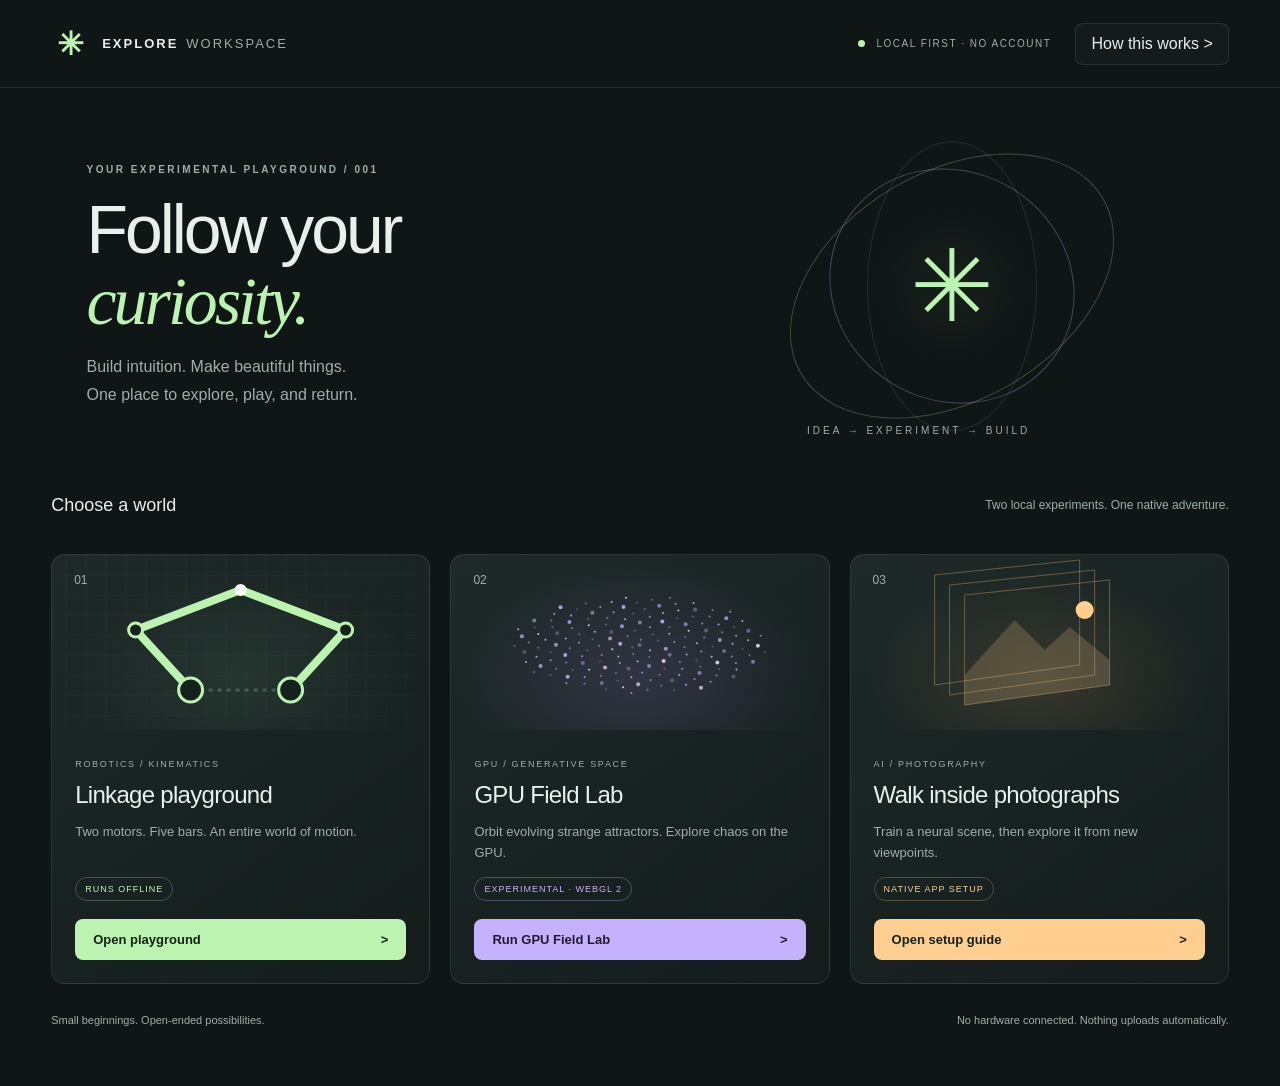
==== index.html @ cea6cc11 "Publish Explore Workspace v0.1 local-first experiments" ====
<!doctype html><html lang="en"><head><meta charset="utf-8"><meta name="viewport" content="width=device-width,initial-scale=1"><meta name="color-scheme" content="dark"><title>Explore Workspace</title><link rel="stylesheet" href="style.css"></head><body>
<header><button class="brand" id="homeButton" aria-label="Explore Workspace home"><span class="brand-mark">✳</span> EXPLORE<span class="brand-light">WORKSPACE</span></button><span class="local-tag"><i></i> LOCAL FIRST · NO ACCOUNT</span><button id="helpButton" class="quiet">How this works ></button></header>
<main>
<section id="home" class="view active"><div class="hero"><div><p class="eyebrow">YOUR EXPERIMENTAL PLAYGROUND / 001</p><h1>Follow your<br><em>curiosity.</em></h1><p class="intro">Build intuition. Make beautiful things.<br>One place to explore, play, and return.</p></div><div class="hero-orbit" aria-hidden="true"><div class="orbit o1"></div><div class="orbit o2"></div><div class="orbit o3"></div><div class="orb">✳</div><span class="orbit-note">IDEA → EXPERIMENT → BUILD</span></div></div><div class="section-line"><h2>Choose a world</h2><span>Two local experiments. One native adventure.</span></div><div id="projectCards" class="cards"></div><div class="home-bottom"><span>Small beginnings. Open-ended possibilities.</span><span>No hardware connected. Nothing uploads automatically.</span></div></section>
<section id="linkage" class="view"><div class="project-head"><div><p class="eyebrow">01 / ROBOTICS</p><h1>Make motion <em>visible.</em></h1></div><button class="quiet back">← All experiments</button></div><div class="lab"><div class="stage-wrap"><canvas id="linkCanvas" aria-label="Interactive five-bar linkage. Drag the target, or use X and Y controls below." tabindex="0"></canvas><div class="stage-badge">FIVE-BAR / PLAN VIEW · CANVAS 2D</div><div class="stage-bottom"><span id="linkStatus" role="status">Ready</span><span id="fps">— FPS</span></div></div><aside><div class="panel-heading"><span class="dot mint"></span><h2>Mechanism studio</h2></div><p class="sub">Drag the glowing tool point. The two motor angles follow.</p><div class="button-row"><button id="playLink" class="primary">▶ Trace a path</button><button id="resetLink" class="quiet">Reset</button></div><label>Base spacing <output id="baseOut">100 mm</output><input id="base" type="range" min="40" max="200" value="100" step="5"></label><label>Motor link <output id="upperOut">100 mm</output><input id="upper" type="range" min="50" max="180" value="100" step="5"></label><label>Tool link <output id="lowerOut">140 mm</output><input id="lower" type="range" min="60" max="200" value="140" step="5"></label><label>Assembly branch<select id="branch"><option value="1,-1">Elbows outward</option><option value="-1,1">Elbows inward</option><option value="1,1">Both + branches</option><option value="-1,-1">Both − branches</option></select></label><div class="xy"><label>Target X / mm<input type="number" id="targetX" min="-350" max="350" step="1" value="0"></label><label>Target Y / mm<input type="number" id="targetY" min="-100" max="350" step="1" value="160"></label></div><label class="check"><input type="checkbox" id="showWorkspace" checked> Reachable region (view clipped)</label><div class="readouts"><div><span>LEFT MOTOR</span><strong id="leftAngle">—</strong></div><div><span>RIGHT MOTOR</span><strong id="rightAngle">—</strong></div><div><span>GEOMETRY MARGIN*</span><strong id="margin">—</strong></div><div><span>CLOSURE ERROR</span><strong id="residual">—</strong></div></div><p class="fine">*Minimum absolute sine of joint/closure angles: approaches zero near a singularity. Not a force or safety rating.</p><details><summary>From screen to a real mechanism</summary><p>Exact ideal-link geometry only. No gravity, inertia, motor torque, joint clearance or hardware commands. Centerlines can cross; red warnings identify strict crossings, not all finite-width collisions.</p><p>17ME15-1504S reference: 0.9° full steps, 1.5 A/phase, 0.30 N·m holding torque. Microsteps do not guarantee positioning accuracy. TMC2209 carrier, supply and cooling still need checking.</p><p>Base pivots remain fixed. A branch change selects another assembly, not a physically safe transition. The shaded region is geometrically reachable; it is not a collision-free operating envelope.</p></details></aside></div><p class="below">Try this: make the base wider. Which parts of the workspace disappear? Then move the tip near a boundary and watch the geometry margin.</p></section>
<section id="particles" class="view"><div class="project-head"><div><p class="eyebrow">02 / GPU EXPLORATION</p><h1>A little <em>cosmic chaos.</em></h1></div><button class="quiet back">← All experiments</button></div><p class="below">GPU particle dynamics, separate from the linkage model. Start with a conservative preset; increase detail gradually.</p><iframe id="fieldFrame" allowfullscreen class="gpu-frame" title="GPU Field Lab" data-src="modules/field-lab/index.html"></iframe></section>
<section id="photos" class="view"><div class="project-head"><div><p class="eyebrow">03 / NEURAL SCENES</p><h1>Step into <em>a photograph.</em></h1></div><button class="quiet back">← All experiments</button></div><div class="photo-layout"><div class="photo-art"><div class="photo-window"><span>PHOTO → NEURAL SCENE</span><div class="photo-grid"></div><strong>A new viewpoint<br>on something familiar.</strong></div><p>Illustration, not a reconstructed scene.</p></div><article class="guide"><span class="pill amber">SEPARATE NATIVE APP · SETUP REQUIRED</span><h2>Your first scene, today</h2><p>NVIDIA instant-ngp can reconstruct a viewable neural scene from photographs. Its official repository links a Windows binary for RTX 3000 / 4000 cards.</p><ol><li><strong>Get the official Windows package.</strong><br>Follow the RTX 3000 / 4000 release link in the repository below. Read the license before downloading.</li><li><strong>Extract the ZIP and launch instant-ngp.exe.</strong><br>This workspace does not download, install or execute it for you. Do not bypass Windows security warnings.</li><li><strong>Use the supplied NeRF fox dataset first.</strong><br>Drag the extracted data/nerf/fox folder into the instant-ngp window. Watch training begin, then orbit the scene. This sample needs no Python, COLMAP or personal photos.</li><li><strong>Then capture your own stationary object.</strong><br>Use overlapping photos from many viewpoints. A personal dataset also needs camera-pose preparation, usually via COLMAP; it is not simply an arbitrary photo folder.</li></ol><a class="primary link-button" href="https://github.com/NVlabs/instant-ngp/releases/download/continuous/Instant-NGP-for-RTX-3000-and-4000.zip" target="_blank" rel="noopener noreferrer">Download official RTX 3000 / 4000 ZIP ></a><a class="text-link" href="https://github.com/NVlabs/instant-ngp#nerf-fox" target="_blank" rel="noopener noreferrer">Official fox scene guide ></a><a class="text-link" href="https://github.com/NVlabs/instant-ngp/blob/master/LICENSE.txt" target="_blank" rel="noopener noreferrer">Review NVIDIA license ></a><div class="notice">Research/evaluation, noncommercial license. Neural view synthesis is not a dimensionally verified CAD scan. Personal photos stay out of this workspace; it has no upload feature.</div><p class="fine">The native app is separate from this browser page. Windows launch, driver compatibility and training performance have not been tested on your computer.</p></article></div></section>
</main><dialog id="help"><button id="closeHelp" class="quiet">Close ×</button><h2>A home for experiments.</h2><p>Extract this package, then double-click index.html. The linkage and particle experiments run locally without installation. Chrome or Edge with hardware acceleration is recommended.</p><p>Use Home to switch projects. Leaving an experiment pauses it. Nothing connects to motors, uploads photos or launches native programs.</p><p>START.cmd is an optional loopback-only Python web server if your browser requires HTTP. Close its terminal to stop it. More details are in README.md.</p></dialog>
<script src="js/kinematics.js"></script><script src="js/projects.js"></script><script src="js/app.js"></script></body></html>
---- style.css ----
:root{--bg:#101616;--panel:#192121;--muted:#9daead;--text:#e8f0eb;--mint:#bcf3b0;--violet:#c5b2ff;--border:#ffffff18;--amber:#ffcf91}*{box-sizing:border-box}body{margin:0;background:var(--bg);color:var(--text);font-family:Inter,Segoe UI,Arial,sans-serif}button,input,select{font:inherit}button,a,input,select,summary{touch-action:manipulation}button,a{ -webkit-tap-highlight-color:transparent}button{cursor:pointer}button:focus-visible,a:focus-visible,input:focus-visible,select:focus-visible,summary:focus-visible,canvas:focus-visible{outline:2px solid var(--mint);outline-offset:4px}header{height:88px;padding:0 4vw;display:flex;align-items:center;gap:24px;border-bottom:1px solid var(--border)}.brand{border:0;background:transparent;color:var(--text);font-size:13px;letter-spacing:2px;font-weight:800;display:flex;align-items:center;gap:8px}.brand-mark{font-size:32px;color:var(--mint);margin-right:8px}.brand-light{font-weight:400;color:var(--muted)}.local-tag{font-size:10px;letter-spacing:1.5px;color:var(--muted);margin-left:auto}.local-tag i,.dot{display:inline-block;width:7px;height:7px;border-radius:100%;background:var(--mint);margin-right:7px}main{max-width:1600px;margin:auto;padding:0 4vw 30px}.quiet{background:#ffffff06;border:1px solid var(--border);border-radius:8px;color:var(--text);padding:11px 15px}.quiet:hover{background:#ffffff0d}.view{display:none}.view.active{display:block}.hero{display:flex;justify-content:space-between;align-items:center;padding:58px 3% 44px;min-height:350px}.eyebrow{font-size:10px;font-weight:600;letter-spacing:2.5px;color:var(--muted);margin:0 0 20px}h1{font-weight:450;font-size:clamp(42px,5.3vw,76px);line-height:1.04;letter-spacing:-3px;margin:0}h1 em{font-family:Georgia,serif;font-weight:400;color:var(--mint)}.intro{font-size:16px;line-height:1.7;color:var(--muted);margin-bottom:0}.hero-orbit{position:relative;width:350px;height:280px;margin-right:6%}.orbit{position:absolute;inset:25px 0;border:1px solid #bdf3b040;border-radius:50%;transform:rotate(-30deg)}.o2{transform:rotate(30deg);inset:25px 50px;border-color:#c5b2ff50}.o3{transform:rotate(90deg);inset:55px 30px;border-color:#ffffff18}.orb{position:absolute;inset:60px 95px;display:grid;place-items:center;font-size:100px;color:var(--mint);text-shadow:0 0 75px #bdf3b050}.orbit-note{position:absolute;bottom:-10px;left:30px;font-size:10px;letter-spacing:3px;color:var(--muted)}.section-line{display:flex;align-items:center;justify-content:space-between;margin:10px 0 23px}.section-line h2{font-size:18px;font-weight:500}.section-line span{font-size:12px;color:var(--muted)}.cards{display:grid;grid-template-columns:repeat(3,1fr);gap:20px}.card{border:1px solid var(--border);border-radius:14px;background:linear-gradient(145deg,#1e2928,#141c1c);overflow:hidden;transition:transform .2s,border-color .2s}.card:hover{transform:translateY(-4px);border-color:#ffffff40}.card-art{height:175px;position:relative;overflow:hidden;background:radial-gradient(ellipse at 50% 70%,#95dca717,transparent 65%)}.card-art svg{width:100%;height:100%}.card-art.violet{background:radial-gradient(ellipse at 50% 70%,#bd94ff25,transparent 70%)}.card-art.amber{background:radial-gradient(ellipse at 50% 70%,#ffbf6920,transparent 65%)}.card-content{padding:23px}.card-content h2{font-size:24px;letter-spacing:-.7px;margin:10px 0;font-weight:500}.card-content p{font-size:13px;color:var(--muted);line-height:1.6;min-height:42px}.card-meta{font-size:9px;letter-spacing:1.7px;color:var(--muted)}.card-number{position:absolute;top:18px;left:22px;color:var(--muted);font-size:12px}.card button{width:100%;margin-top:18px;text-align:left;display:flex;justify-content:space-between}.primary{background:var(--mint);color:#142014;border:0;border-radius:8px;padding:13px 18px;font-weight:650;font-size:13px}.primary:hover{filter:brightness(1.08)}.purple{background:var(--violet);color:#201a2e}.amber .primary{background:var(--amber)}.pill{display:inline-block;font-size:9px;letter-spacing:1px;border:1px solid #bcf3b040;color:var(--mint);border-radius:20px;padding:6px 9px}.pill.violet{color:var(--violet);border-color:#c5b2ff50}.pill.amber{color:var(--amber);border-color:#ffcf9140}.home-bottom{display:flex;justify-content:space-between;padding:30px 0;color:var(--muted);font-size:11px}.project-head{display:flex;justify-content:space-between;align-items:center;margin:32px 0 26px}.project-head h1{font-size:40px;letter-spacing:-1.5px}.project-head .eyebrow{margin-bottom:12px}.lab{display:grid;grid-template-columns:minmax(0,1fr) 320px;gap:20px}.stage-wrap{min-height:660px;position:relative;border:1px solid var(--border);border-radius:14px;overflow:hidden;background:#111b1b}.stage-wrap canvas{width:100%;height:100%;position:absolute;touch-action:none}.stage-badge{position:absolute;top:22px;left:23px;pointer-events:none;font-size:9px;letter-spacing:2px;color:var(--muted)}.stage-bottom{position:absolute;bottom:0;padding:18px 22px;width:100%;display:flex;justify-content:space-between;gap:10px;font-size:11px;pointer-events:none;background:linear-gradient(transparent,#101919dd);color:var(--muted)}aside{background:var(--panel);padding:22px;border:1px solid var(--border);border-radius:14px}h2{font-size:20px;font-weight:550}.panel-heading{display:flex;align-items:center}.panel-heading h2{font-size:16px;margin:0}.dot.violet{background:var(--violet)}.sub{font-size:12px;line-height:1.6;color:var(--muted)}.button-row{display:flex;gap:9px;margin:20px 0}.button-row>*{flex:1;padding:11px 8px}label{display:block;font-size:11px;color:var(--muted);margin:18px 0}output{float:right;color:var(--text);font-variant-numeric:tabular-nums}input[type=range]{display:block;width:100%;accent-color:var(--mint);margin-top:12px}select,input[type=number]{display:block;width:100%;margin-top:9px;background:#101818;color:var(--text);border:1px solid var(--border);padding:9px;border-radius:6px;font-size:12px}.xy{display:flex;gap:12px}.xy label{width:50%;margin:5px 0}.check{display:flex;gap:9px;align-items:center}.check input{accent-color:var(--mint)}.readouts{display:grid;grid-template-columns:1fr 1fr;gap:18px;border-top:1px solid var(--border);padding-top:20px}.readouts span{display:block;color:var(--muted);font-size:8px;letter-spacing:1px}.readouts strong{font-size:20px;font-weight:400;display:block;margin-top:7px;font-variant-numeric:tabular-nums}.fine{font-size:10px;line-height:1.6;color:var(--muted)}details{border-top:1px solid var(--border);padding-top:15px;margin-top:16px;font-size:12px;color:var(--muted);line-height:1.6}summary{color:var(--text);cursor:pointer;font-size:11px}details p{font-size:11px}.below{font-size:12px;color:var(--muted);margin:20px 0}.notice{font-size:12px;line-height:1.7;padding:16px;border-left:2px solid var(--mint);background:#bdf3b008;color:var(--muted);margin:24px 0}.photo-layout{display:grid;grid-template-columns:1fr 1fr;gap:50px}.photo-art{min-height:500px;background:radial-gradient(ellipse at 45% 55%,#c9974830,transparent 65%);padding:45px;display:flex;flex-direction:column;justify-content:center}.photo-window{height:330px;border:1px solid #ffcf9150;transform:perspective(850px) rotateY(14deg) rotateX(5deg);padding:30px;position:relative;overflow:hidden;background:#18201d}.photo-window span{font-size:9px;letter-spacing:3px;color:var(--amber);position:relative;z-index:1}.photo-window strong{font-family:Georgia,serif;font-size:40px;position:absolute;bottom:30px;font-weight:400;z-index:1}.photo-grid{position:absolute;inset:0;background:radial-gradient(circle,#ffcf91 1px,transparent 1.7px);background-size:18px 18px;transform:rotate(-18deg) scale(1.5);opacity:.25}.photo-art>p{font-size:10px;color:var(--muted);text-align:center;margin-top:40px}.guide{padding:20px 0}.guide h2{font-size:28px}.guide p,.guide li{font-size:14px;color:var(--muted);line-height:1.8}.guide ol{padding-left:20px}.guide li{padding:10px 0}.guide strong{color:var(--text)}.link-button{display:inline-block;text-decoration:none}.text-link{display:block;margin:18px 0;color:var(--muted);font-size:12px}dialog{max-width:500px;border:1px solid var(--border);background:var(--panel);color:var(--text);padding:30px;border-radius:14px}dialog::backdrop{background:#000b}dialog p{color:var(--muted);line-height:1.7;font-size:14px}dialog button{float:right}.gpu-frame{width:100%;height:calc(100vh - 200px);min-height:650px;border:1px solid var(--border);border-radius:12px}.mobile-note{display:none}@media(max-width:1000px){.cards{gap:12px}.card-content{padding:18px}.hero-orbit{margin:0}.lab{grid-template-columns:minmax(0,1fr) 280px}.photo-layout{gap:20px}.photo-art{padding:15px}.stage-wrap{min-height:700px}}@media(max-width:740px){header{height:70px;padding:0 20px}.brand{font-size:10px;letter-spacing:1px}.brand-light{display:none}.local-tag{font-size:8px;letter-spacing:.5px}#helpButton{display:none}main{padding:0 20px 25px}.hero{padding:35px 0 30px;min-height:0}.hero-orbit{width:130px;height:180px;margin-left:-20px}.orb{inset:25px 25px;font-size:65px}.orbit{inset:20px -10px}.o2{inset:30px 20px}.o3{inset:40px 10px}.orbit-note{display:none}h1{font-size:48px}.intro{font-size:13px}.eyebrow{font-size:8px;letter-spacing:1.5px}.section-line{align-items:flex-start;gap:20px}.section-line span{font-size:10px;max-width:120px;line-height:1.6}.cards{grid-template-columns:1fr}.card{display:grid;grid-template-columns:110px 1fr}.card-art{height:100%}.card-content h2{font-size:21px}.card-content{padding:20px}.card-content p{min-height:0}.card-number{left:15px}.home-bottom{display:block;line-height:2}.home-bottom span{display:block}.project-head h1{font-size:30px}.project-head .quiet{font-size:10px;padding:9px}.lab{grid-template-columns:1fr}.stage-wrap{min-height:460px}.photo-layout{grid-template-columns:1fr}.photo-art{min-height:330px;padding:20px}.photo-window{height:230px}.photo-window strong{font-size:30px}.photo-art>p{margin-top:20px}.guide{padding:0}.gpu-frame{height:900px}.stage-badge{font-size:8px;left:15px}aside{padding:20px}.stage-bottom{padding:15px;font-size:10px}.brand-mark{font-size:25px}.hero-orbit{opacity:.7}}@media(prefers-reduced-motion:reduce){*{scroll-behavior:auto!important;transition:none!important}}
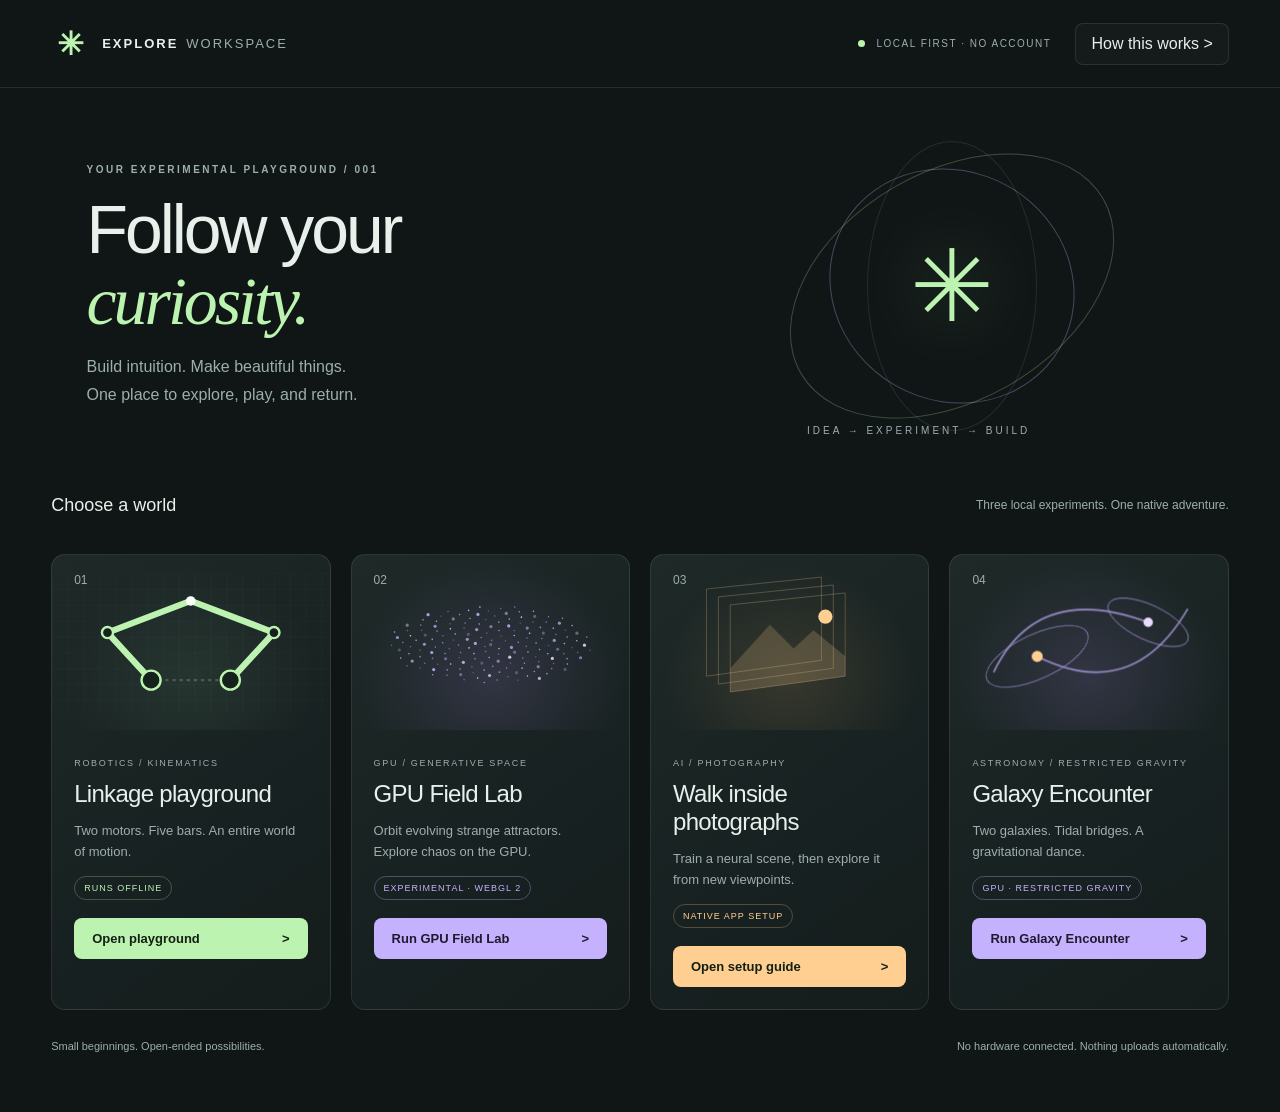
==== commit bcea0ce4: "Add stepper-aware line drawing and galaxy encounter experiments" ====
--- a/index.html
+++ b/index.html
@@ -1,9 +1,12 @@
 <!doctype html><html lang="en"><head><meta charset="utf-8"><meta name="viewport" content="width=device-width,initial-scale=1"><meta name="color-scheme" content="dark"><title>Explore Workspace</title><link rel="stylesheet" href="style.css"></head><body>
 <header><button class="brand" id="homeButton" aria-label="Explore Workspace home"><span class="brand-mark">✳</span> EXPLORE<span class="brand-light">WORKSPACE</span></button><span class="local-tag"><i></i> LOCAL FIRST · NO ACCOUNT</span><button id="helpButton" class="quiet">How this works ></button></header>
 <main>
-<section id="home" class="view active"><div class="hero"><div><p class="eyebrow">YOUR EXPERIMENTAL PLAYGROUND / 001</p><h1>Follow your<br><em>curiosity.</em></h1><p class="intro">Build intuition. Make beautiful things.<br>One place to explore, play, and return.</p></div><div class="hero-orbit" aria-hidden="true"><div class="orbit o1"></div><div class="orbit o2"></div><div class="orbit o3"></div><div class="orb">✳</div><span class="orbit-note">IDEA → EXPERIMENT → BUILD</span></div></div><div class="section-line"><h2>Choose a world</h2><span>Two local experiments. One native adventure.</span></div><div id="projectCards" class="cards"></div><div class="home-bottom"><span>Small beginnings. Open-ended possibilities.</span><span>No hardware connected. Nothing uploads automatically.</span></div></section>
-<section id="linkage" class="view"><div class="project-head"><div><p class="eyebrow">01 / ROBOTICS</p><h1>Make motion <em>visible.</em></h1></div><button class="quiet back">← All experiments</button></div><div class="lab"><div class="stage-wrap"><canvas id="linkCanvas" aria-label="Interactive five-bar linkage. Drag the target, or use X and Y controls below." tabindex="0"></canvas><div class="stage-badge">FIVE-BAR / PLAN VIEW · CANVAS 2D</div><div class="stage-bottom"><span id="linkStatus" role="status">Ready</span><span id="fps">— FPS</span></div></div><aside><div class="panel-heading"><span class="dot mint"></span><h2>Mechanism studio</h2></div><p class="sub">Drag the glowing tool point. The two motor angles follow.</p><div class="button-row"><button id="playLink" class="primary">▶ Trace a path</button><button id="resetLink" class="quiet">Reset</button></div><label>Base spacing <output id="baseOut">100 mm</output><input id="base" type="range" min="40" max="200" value="100" step="5"></label><label>Motor link <output id="upperOut">100 mm</output><input id="upper" type="range" min="50" max="180" value="100" step="5"></label><label>Tool link <output id="lowerOut">140 mm</output><input id="lower" type="range" min="60" max="200" value="140" step="5"></label><label>Assembly branch<select id="branch"><option value="1,-1">Elbows outward</option><option value="-1,1">Elbows inward</option><option value="1,1">Both + branches</option><option value="-1,-1">Both − branches</option></select></label><div class="xy"><label>Target X / mm<input type="number" id="targetX" min="-350" max="350" step="1" value="0"></label><label>Target Y / mm<input type="number" id="targetY" min="-100" max="350" step="1" value="160"></label></div><label class="check"><input type="checkbox" id="showWorkspace" checked> Reachable region (view clipped)</label><div class="readouts"><div><span>LEFT MOTOR</span><strong id="leftAngle">—</strong></div><div><span>RIGHT MOTOR</span><strong id="rightAngle">—</strong></div><div><span>GEOMETRY MARGIN*</span><strong id="margin">—</strong></div><div><span>CLOSURE ERROR</span><strong id="residual">—</strong></div></div><p class="fine">*Minimum absolute sine of joint/closure angles: approaches zero near a singularity. Not a force or safety rating.</p><details><summary>From screen to a real mechanism</summary><p>Exact ideal-link geometry only. No gravity, inertia, motor torque, joint clearance or hardware commands. Centerlines can cross; red warnings identify strict crossings, not all finite-width collisions.</p><p>17ME15-1504S reference: 0.9° full steps, 1.5 A/phase, 0.30 N·m holding torque. Microsteps do not guarantee positioning accuracy. TMC2209 carrier, supply and cooling still need checking.</p><p>Base pivots remain fixed. A branch change selects another assembly, not a physically safe transition. The shaded region is geometrically reachable; it is not a collision-free operating envelope.</p></details></aside></div><p class="below">Try this: make the base wider. Which parts of the workspace disappear? Then move the tip near a boundary and watch the geometry margin.</p></section>
+<section id="home" class="view active"><div class="hero"><div><p class="eyebrow">YOUR EXPERIMENTAL PLAYGROUND / 001</p><h1>Follow your<br><em>curiosity.</em></h1><p class="intro">Build intuition. Make beautiful things.<br>One place to explore, play, and return.</p></div><div class="hero-orbit" aria-hidden="true"><div class="orbit o1"></div><div class="orbit o2"></div><div class="orbit o3"></div><div class="orb">✳</div><span class="orbit-note">IDEA → EXPERIMENT → BUILD</span></div></div><div class="section-line"><h2>Choose a world</h2><span>Three local experiments. One native adventure.</span></div><div id="projectCards" class="cards"></div><div class="home-bottom"><span>Small beginnings. Open-ended possibilities.</span><span>No hardware connected. Nothing uploads automatically.</span></div></section>
+<section id="linkage" class="view"><div class="project-head"><div><p class="eyebrow">01 / ROBOTICS</p><h1>Make motion <em>visible.</em></h1></div><button class="quiet back">← All experiments</button></div><div class="lab"><div class="stage-wrap"><canvas id="linkCanvas" aria-label="Interactive five-bar linkage. Drag the target, or use X and Y controls below." tabindex="0"></canvas><div class="stage-badge">FIVE-BAR / PLAN VIEW · CANVAS 2D</div><div class="stage-bottom"><span id="linkStatus" role="status">Ready</span><span id="fps">— FPS</span></div></div><aside><div class="panel-heading"><span class="dot mint"></span><h2>Mechanism studio</h2></div><p class="sub">Two base steppers. Passive elbows and tool joint. Local line-art drawing, from vectors to ideal motor steps.</p>
+<div class="drawing-controls"><label>Artwork<select id="artDemo"><option value="robot">Robot face · separate strokes</option><option value="flower">Six-petal rosette</option><option value="infinity">Infinity curve</option></select></label><div class="button-row"><button id="loadDemo" class="quiet">Load demo</button><label class="file-button quiet">Import SVG<input id="svgFile" type="file" accept=".svg,image/svg+xml"></label></div><p id="artName" class="fine">Robot face · 5 strokes</p><details><summary>Paste SVG / supported artwork</summary><p>Plain SVG paths (curves and arcs), lines, polylines, polygons, rectangles, circles and ellipses. Group transforms supported. Shapes are traced as outlines; fills are not hatched. No photos, text, CSS, external references or effects. 1 MiB, 400 shapes, 24,000 points maximum. Nothing uploads.</p><textarea id="svgText" rows="4" aria-label="SVG source" placeholder="Paste plain SVG here"></textarea><button id="parseSVG" class="quiet">Use pasted SVG</button></details>
+<div class="xy"><label>Artwork span / mm<input id="artSize" type="number" min="10" max="200" value="80" step="5"></label><label>Center Y / mm<input id="artY" type="number" min="20" max="300" value="150" step="5"></label></div><label>Center X / mm<input id="artX" type="number" min="-200" max="200" value="0" step="5"></label><label class="check"><input id="routeOrder" type="checkbox" checked> Shorten pen-up travel (may reverse strokes)</label><label>Microsteps / full step<select id="microsteps"><option value="1">1 · full steps</option><option value="8">8</option><option value="16" selected>16 · illustrative</option><option value="32">32</option></select></label><label>Playback feed <output id="feedOut">25 mm/s</output><input id="drawFeed" type="range" min="5" max="80" step="5" value="25"></label><label class="check"><input id="parkAfter" type="checkbox"> Preview compact park after drawing</label><button id="prepareDraw" class="quiet wide">Fit &amp; check whole path</button><div class="button-row"><button id="playDraw" class="primary" disabled>Draw artwork</button><button id="rewindDraw" class="quiet">Rewind</button></div><button id="parkNow" class="quiet wide">Preview compact park only</button><progress id="drawProgress" value="0" max="1" aria-label="Drawing progress"></progress><p id="drawMessage" class="notice" role="status">Choose artwork, then fit and check.</p><div class="readouts"><div><span>M1 STEP TARGET*</span><strong id="leftSteps">—</strong><small id="leftCommandAngle">—</small></div><div><span>M2 STEP TARGET*</span><strong id="rightSteps">—</strong><small id="rightCommandAngle">—</small></div><div><span>TIP ROUNDING ERROR</span><strong id="stepError">—</strong></div><div><span>VIRTUAL PEN</span><strong id="penState">UP</strong></div></div><p class="fine">*Absolute simulated microstep indices from +X, 400 full steps/revolution. Not homed positions, encoder readings or machine instructions. Pen-up requires a separate physical lift actuator. Feed is animation speed, not a torque/speed guarantee.</p></div><details class="geometry-settings"><summary>Mechanism &amp; manual exploration</summary><div class="button-row"><button id="playLink" class="primary">▶ Trace a path</button><button id="resetLink" class="quiet">Reset</button></div><label>Base spacing <output id="baseOut">100 mm</output><input id="base" type="range" min="40" max="200" value="100" step="5"></label><label>Motor link <output id="upperOut">100 mm</output><input id="upper" type="range" min="50" max="180" value="100" step="5"></label><label>Tool link <output id="lowerOut">140 mm</output><input id="lower" type="range" min="60" max="200" value="140" step="5"></label><label>Assembly branch<select id="branch"><option value="1,-1">Elbows outward</option><option value="-1,1">Elbows inward</option><option value="1,1">Both + branches</option><option value="-1,-1">Both − branches</option></select></label><div class="xy"><label>Target X / mm<input type="number" id="targetX" min="-350" max="350" step="1" value="0"></label><label>Target Y / mm<input type="number" id="targetY" min="-100" max="350" step="1" value="160"></label></div><label class="check"><input type="checkbox" id="showWorkspace" checked> Reachable region (view clipped)</label><div class="readouts"><div><span>LEFT MOTOR</span><strong id="leftAngle">—</strong></div><div><span>RIGHT MOTOR</span><strong id="rightAngle">—</strong></div><div><span>GEOMETRY MARGIN*</span><strong id="margin">—</strong></div><div><span>CLOSURE ERROR</span><strong id="residual">—</strong></div></div><p class="fine">*Minimum absolute sine of joint/closure angles: approaches zero near a singularity. Not a force or safety rating.</p><details><summary>From screen to a real mechanism</summary><p>Exact ideal-link geometry only. No gravity, inertia, motor torque, finite-width swept collisions or hardware commands. Compact park is a sampled low-profile plan-view pose, not an exact collinear fold or proof of physical clearance. Centerlines can cross; red warnings identify strict crossings, not all finite-width collisions.</p><p>17ME15-1504S reference: 0.9° full steps, 1.5 A/phase, 0.30 N·m holding torque. Microsteps do not guarantee positioning accuracy. TMC2209 carrier, supply and cooling still need checking.</p><p>Base pivots remain fixed. A branch change selects another assembly, not a physically safe transition. The shaded region is geometrically reachable; it is not a collision-free operating envelope.</p></details></details></aside></div><p class="below">Try this: make the base wider. Which parts of the workspace disappear? Then move the tip near a boundary and watch the geometry margin.</p></section>
 <section id="particles" class="view"><div class="project-head"><div><p class="eyebrow">02 / GPU EXPLORATION</p><h1>A little <em>cosmic chaos.</em></h1></div><button class="quiet back">← All experiments</button></div><p class="below">GPU particle dynamics, separate from the linkage model. Start with a conservative preset; increase detail gradually.</p><iframe id="fieldFrame" allowfullscreen class="gpu-frame" title="GPU Field Lab" data-src="modules/field-lab/index.html"></iframe></section>
+<section id="galaxy" class="view"><div class="project-head"><div><p class="eyebrow">04 / RESTRICTED GRAVITY</p><h1>A gravitational <em>dance.</em></h1></div><button class="quiet back">← All experiments</button></div><p class="below">Two moving softened gravitational fields with massless stellar tracers. Tidal encounters, not a full self-gravitating galaxy merger. WebGL 2 required.</p><iframe id="galaxyFrame" allowfullscreen class="gpu-frame" title="Galaxy Encounter" data-src="modules/galaxy-encounter/index.html"></iframe></section>
 <section id="photos" class="view"><div class="project-head"><div><p class="eyebrow">03 / NEURAL SCENES</p><h1>Step into <em>a photograph.</em></h1></div><button class="quiet back">← All experiments</button></div><div class="photo-layout"><div class="photo-art"><div class="photo-window"><span>PHOTO → NEURAL SCENE</span><div class="photo-grid"></div><strong>A new viewpoint<br>on something familiar.</strong></div><p>Illustration, not a reconstructed scene.</p></div><article class="guide"><span class="pill amber">SEPARATE NATIVE APP · SETUP REQUIRED</span><h2>Your first scene, today</h2><p>NVIDIA instant-ngp can reconstruct a viewable neural scene from photographs. Its official repository links a Windows binary for RTX 3000 / 4000 cards.</p><ol><li><strong>Get the official Windows package.</strong><br>Follow the RTX 3000 / 4000 release link in the repository below. Read the license before downloading.</li><li><strong>Extract the ZIP and launch instant-ngp.exe.</strong><br>This workspace does not download, install or execute it for you. Do not bypass Windows security warnings.</li><li><strong>Use the supplied NeRF fox dataset first.</strong><br>Drag the extracted data/nerf/fox folder into the instant-ngp window. Watch training begin, then orbit the scene. This sample needs no Python, COLMAP or personal photos.</li><li><strong>Then capture your own stationary object.</strong><br>Use overlapping photos from many viewpoints. A personal dataset also needs camera-pose preparation, usually via COLMAP; it is not simply an arbitrary photo folder.</li></ol><a class="primary link-button" href="https://github.com/NVlabs/instant-ngp/releases/download/continuous/Instant-NGP-for-RTX-3000-and-4000.zip" target="_blank" rel="noopener noreferrer">Download official RTX 3000 / 4000 ZIP ></a><a class="text-link" href="https://github.com/NVlabs/instant-ngp#nerf-fox" target="_blank" rel="noopener noreferrer">Official fox scene guide ></a><a class="text-link" href="https://github.com/NVlabs/instant-ngp/blob/master/LICENSE.txt" target="_blank" rel="noopener noreferrer">Review NVIDIA license ></a><div class="notice">Research/evaluation, noncommercial license. Neural view synthesis is not a dimensionally verified CAD scan. Personal photos stay out of this workspace; it has no upload feature.</div><p class="fine">The native app is separate from this browser page. Windows launch, driver compatibility and training performance have not been tested on your computer.</p></article></div></section>
 </main><dialog id="help"><button id="closeHelp" class="quiet">Close ×</button><h2>A home for experiments.</h2><p>Extract this package, then double-click index.html. The linkage and particle experiments run locally without installation. Chrome or Edge with hardware acceleration is recommended.</p><p>Use Home to switch projects. Leaving an experiment pauses it. Nothing connects to motors, uploads photos or launches native programs.</p><p>START.cmd is an optional loopback-only Python web server if your browser requires HTTP. Close its terminal to stop it. More details are in README.md.</p></dialog>
-<script src="js/kinematics.js"></script><script src="js/projects.js"></script><script src="js/app.js"></script></body></html>
+<script src="js/kinematics.js"></script><script src="js/drawing.js"></script><script src="js/projects.js"></script><script src="js/app.js"></script><script src="js/drawing-ui.js"></script></body></html>
--- a/style.css
+++ b/style.css
@@ -1 +1,8 @@
 :root{--bg:#101616;--panel:#192121;--muted:#9daead;--text:#e8f0eb;--mint:#bcf3b0;--violet:#c5b2ff;--border:#ffffff18;--amber:#ffcf91}*{box-sizing:border-box}body{margin:0;background:var(--bg);color:var(--text);font-family:Inter,Segoe UI,Arial,sans-serif}button,input,select{font:inherit}button,a,input,select,summary{touch-action:manipulation}button,a{ -webkit-tap-highlight-color:transparent}button{cursor:pointer}button:focus-visible,a:focus-visible,input:focus-visible,select:focus-visible,summary:focus-visible,canvas:focus-visible{outline:2px solid var(--mint);outline-offset:4px}header{height:88px;padding:0 4vw;display:flex;align-items:center;gap:24px;border-bottom:1px solid var(--border)}.brand{border:0;background:transparent;color:var(--text);font-size:13px;letter-spacing:2px;font-weight:800;display:flex;align-items:center;gap:8px}.brand-mark{font-size:32px;color:var(--mint);margin-right:8px}.brand-light{font-weight:400;color:var(--muted)}.local-tag{font-size:10px;letter-spacing:1.5px;color:var(--muted);margin-left:auto}.local-tag i,.dot{display:inline-block;width:7px;height:7px;border-radius:100%;background:var(--mint);margin-right:7px}main{max-width:1600px;margin:auto;padding:0 4vw 30px}.quiet{background:#ffffff06;border:1px solid var(--border);border-radius:8px;color:var(--text);padding:11px 15px}.quiet:hover{background:#ffffff0d}.view{display:none}.view.active{display:block}.hero{display:flex;justify-content:space-between;align-items:center;padding:58px 3% 44px;min-height:350px}.eyebrow{font-size:10px;font-weight:600;letter-spacing:2.5px;color:var(--muted);margin:0 0 20px}h1{font-weight:450;font-size:clamp(42px,5.3vw,76px);line-height:1.04;letter-spacing:-3px;margin:0}h1 em{font-family:Georgia,serif;font-weight:400;color:var(--mint)}.intro{font-size:16px;line-height:1.7;color:var(--muted);margin-bottom:0}.hero-orbit{position:relative;width:350px;height:280px;margin-right:6%}.orbit{position:absolute;inset:25px 0;border:1px solid #bdf3b040;border-radius:50%;transform:rotate(-30deg)}.o2{transform:rotate(30deg);inset:25px 50px;border-color:#c5b2ff50}.o3{transform:rotate(90deg);inset:55px 30px;border-color:#ffffff18}.orb{position:absolute;inset:60px 95px;display:grid;place-items:center;font-size:100px;color:var(--mint);text-shadow:0 0 75px #bdf3b050}.orbit-note{position:absolute;bottom:-10px;left:30px;font-size:10px;letter-spacing:3px;color:var(--muted)}.section-line{display:flex;align-items:center;justify-content:space-between;margin:10px 0 23px}.section-line h2{font-size:18px;font-weight:500}.section-line span{font-size:12px;color:var(--muted)}.cards{display:grid;grid-template-columns:repeat(3,1fr);gap:20px}.card{border:1px solid var(--border);border-radius:14px;background:linear-gradient(145deg,#1e2928,#141c1c);overflow:hidden;transition:transform .2s,border-color .2s}.card:hover{transform:translateY(-4px);border-color:#ffffff40}.card-art{height:175px;position:relative;overflow:hidden;background:radial-gradient(ellipse at 50% 70%,#95dca717,transparent 65%)}.card-art svg{width:100%;height:100%}.card-art.violet{background:radial-gradient(ellipse at 50% 70%,#bd94ff25,transparent 70%)}.card-art.amber{background:radial-gradient(ellipse at 50% 70%,#ffbf6920,transparent 65%)}.card-content{padding:23px}.card-content h2{font-size:24px;letter-spacing:-.7px;margin:10px 0;font-weight:500}.card-content p{font-size:13px;color:var(--muted);line-height:1.6;min-height:42px}.card-meta{font-size:9px;letter-spacing:1.7px;color:var(--muted)}.card-number{position:absolute;top:18px;left:22px;color:var(--muted);font-size:12px}.card button{width:100%;margin-top:18px;text-align:left;display:flex;justify-content:space-between}.primary{background:var(--mint);color:#142014;border:0;border-radius:8px;padding:13px 18px;font-weight:650;font-size:13px}.primary:hover{filter:brightness(1.08)}.purple{background:var(--violet);color:#201a2e}.amber .primary{background:var(--amber)}.pill{display:inline-block;font-size:9px;letter-spacing:1px;border:1px solid #bcf3b040;color:var(--mint);border-radius:20px;padding:6px 9px}.pill.violet{color:var(--violet);border-color:#c5b2ff50}.pill.amber{color:var(--amber);border-color:#ffcf9140}.home-bottom{display:flex;justify-content:space-between;padding:30px 0;color:var(--muted);font-size:11px}.project-head{display:flex;justify-content:space-between;align-items:center;margin:32px 0 26px}.project-head h1{font-size:40px;letter-spacing:-1.5px}.project-head .eyebrow{margin-bottom:12px}.lab{display:grid;grid-template-columns:minmax(0,1fr) 320px;gap:20px}.stage-wrap{min-height:660px;position:relative;border:1px solid var(--border);border-radius:14px;overflow:hidden;background:#111b1b}.stage-wrap canvas{width:100%;height:100%;position:absolute;touch-action:none}.stage-badge{position:absolute;top:22px;left:23px;pointer-events:none;font-size:9px;letter-spacing:2px;color:var(--muted)}.stage-bottom{position:absolute;bottom:0;padding:18px 22px;width:100%;display:flex;justify-content:space-between;gap:10px;font-size:11px;pointer-events:none;background:linear-gradient(transparent,#101919dd);color:var(--muted)}aside{background:var(--panel);padding:22px;border:1px solid var(--border);border-radius:14px}h2{font-size:20px;font-weight:550}.panel-heading{display:flex;align-items:center}.panel-heading h2{font-size:16px;margin:0}.dot.violet{background:var(--violet)}.sub{font-size:12px;line-height:1.6;color:var(--muted)}.button-row{display:flex;gap:9px;margin:20px 0}.button-row>*{flex:1;padding:11px 8px}label{display:block;font-size:11px;color:var(--muted);margin:18px 0}output{float:right;color:var(--text);font-variant-numeric:tabular-nums}input[type=range]{display:block;width:100%;accent-color:var(--mint);margin-top:12px}select,input[type=number]{display:block;width:100%;margin-top:9px;background:#101818;color:var(--text);border:1px solid var(--border);padding:9px;border-radius:6px;font-size:12px}.xy{display:flex;gap:12px}.xy label{width:50%;margin:5px 0}.check{display:flex;gap:9px;align-items:center}.check input{accent-color:var(--mint)}.readouts{display:grid;grid-template-columns:1fr 1fr;gap:18px;border-top:1px solid var(--border);padding-top:20px}.readouts span{display:block;color:var(--muted);font-size:8px;letter-spacing:1px}.readouts strong{font-size:20px;font-weight:400;display:block;margin-top:7px;font-variant-numeric:tabular-nums}.fine{font-size:10px;line-height:1.6;color:var(--muted)}details{border-top:1px solid var(--border);padding-top:15px;margin-top:16px;font-size:12px;color:var(--muted);line-height:1.6}summary{color:var(--text);cursor:pointer;font-size:11px}details p{font-size:11px}.below{font-size:12px;color:var(--muted);margin:20px 0}.notice{font-size:12px;line-height:1.7;padding:16px;border-left:2px solid var(--mint);background:#bdf3b008;color:var(--muted);margin:24px 0}.photo-layout{display:grid;grid-template-columns:1fr 1fr;gap:50px}.photo-art{min-height:500px;background:radial-gradient(ellipse at 45% 55%,#c9974830,transparent 65%);padding:45px;display:flex;flex-direction:column;justify-content:center}.photo-window{height:330px;border:1px solid #ffcf9150;transform:perspective(850px) rotateY(14deg) rotateX(5deg);padding:30px;position:relative;overflow:hidden;background:#18201d}.photo-window span{font-size:9px;letter-spacing:3px;color:var(--amber);position:relative;z-index:1}.photo-window strong{font-family:Georgia,serif;font-size:40px;position:absolute;bottom:30px;font-weight:400;z-index:1}.photo-grid{position:absolute;inset:0;background:radial-gradient(circle,#ffcf91 1px,transparent 1.7px);background-size:18px 18px;transform:rotate(-18deg) scale(1.5);opacity:.25}.photo-art>p{font-size:10px;color:var(--muted);text-align:center;margin-top:40px}.guide{padding:20px 0}.guide h2{font-size:28px}.guide p,.guide li{font-size:14px;color:var(--muted);line-height:1.8}.guide ol{padding-left:20px}.guide li{padding:10px 0}.guide strong{color:var(--text)}.link-button{display:inline-block;text-decoration:none}.text-link{display:block;margin:18px 0;color:var(--muted);font-size:12px}dialog{max-width:500px;border:1px solid var(--border);background:var(--panel);color:var(--text);padding:30px;border-radius:14px}dialog::backdrop{background:#000b}dialog p{color:var(--muted);line-height:1.7;font-size:14px}dialog button{float:right}.gpu-frame{width:100%;height:calc(100vh - 200px);min-height:650px;border:1px solid var(--border);border-radius:12px}.mobile-note{display:none}@media(max-width:1000px){.cards{gap:12px}.card-content{padding:18px}.hero-orbit{margin:0}.lab{grid-template-columns:minmax(0,1fr) 280px}.photo-layout{gap:20px}.photo-art{padding:15px}.stage-wrap{min-height:700px}}@media(max-width:740px){header{height:70px;padding:0 20px}.brand{font-size:10px;letter-spacing:1px}.brand-light{display:none}.local-tag{font-size:8px;letter-spacing:.5px}#helpButton{display:none}main{padding:0 20px 25px}.hero{padding:35px 0 30px;min-height:0}.hero-orbit{width:130px;height:180px;margin-left:-20px}.orb{inset:25px 25px;font-size:65px}.orbit{inset:20px -10px}.o2{inset:30px 20px}.o3{inset:40px 10px}.orbit-note{display:none}h1{font-size:48px}.intro{font-size:13px}.eyebrow{font-size:8px;letter-spacing:1.5px}.section-line{align-items:flex-start;gap:20px}.section-line span{font-size:10px;max-width:120px;line-height:1.6}.cards{grid-template-columns:1fr}.card{display:grid;grid-template-columns:110px 1fr}.card-art{height:100%}.card-content h2{font-size:21px}.card-content{padding:20px}.card-content p{min-height:0}.card-number{left:15px}.home-bottom{display:block;line-height:2}.home-bottom span{display:block}.project-head h1{font-size:30px}.project-head .quiet{font-size:10px;padding:9px}.lab{grid-template-columns:1fr}.stage-wrap{min-height:460px}.photo-layout{grid-template-columns:1fr}.photo-art{min-height:330px;padding:20px}.photo-window{height:230px}.photo-window strong{font-size:30px}.photo-art>p{margin-top:20px}.guide{padding:0}.gpu-frame{height:900px}.stage-badge{font-size:8px;left:15px}aside{padding:20px}.stage-bottom{padding:15px;font-size:10px}.brand-mark{font-size:25px}.hero-orbit{opacity:.7}}@media(prefers-reduced-motion:reduce){*{scroll-behavior:auto!important;transition:none!important}}
+
+/* Drawing workflow: readable local controls and clear pen-up/ink distinction. */
+.drawing-controls{border-bottom:1px solid #ffffff20;padding-bottom:22px;margin-bottom:20px}.drawing-controls .wide{width:100%;margin:8px 0}.drawing-controls .notice{font-size:12px;line-height:1.5;margin:10px 0;padding:12px}.drawing-controls progress{width:100%;height:7px;margin-top:14px;accent-color:#bcf3b0}.drawing-controls textarea{width:100%;background:#0e1715;color:#dce9df;border:1px solid #ffffff25;border-radius:8px;padding:8px;font:12px monospace;resize:vertical}.file-button{position:relative;cursor:pointer;display:flex;align-items:center;justify-content:center;font-size:13px;margin:0!important}.file-button input{position:absolute;width:1px;height:1px;opacity:0}.file-button:focus-within{outline:2px solid #bcf3b0}.geometry-settings>summary{font-size:14px;margin-bottom:15px}.drawing-controls button:disabled{opacity:.4;cursor:not-allowed}.drawing-controls details p{font-size:12px}.lab .stage-wrap{position:sticky;top:18px;align-self:start;min-height:680px}.drawing-controls .readouts strong{font-size:18px}.drawing-controls .xy input{width:100%}@media(max-width:850px){.lab .stage-wrap{position:relative;top:0;min-height:440px}}
+
+.drawing-controls .readouts small{display:block;color:#91a69b;margin-top:5px}
+
+@media(min-width:1100px){.cards{grid-template-columns:repeat(4,minmax(0,1fr));}.card-content{padding:22px}}
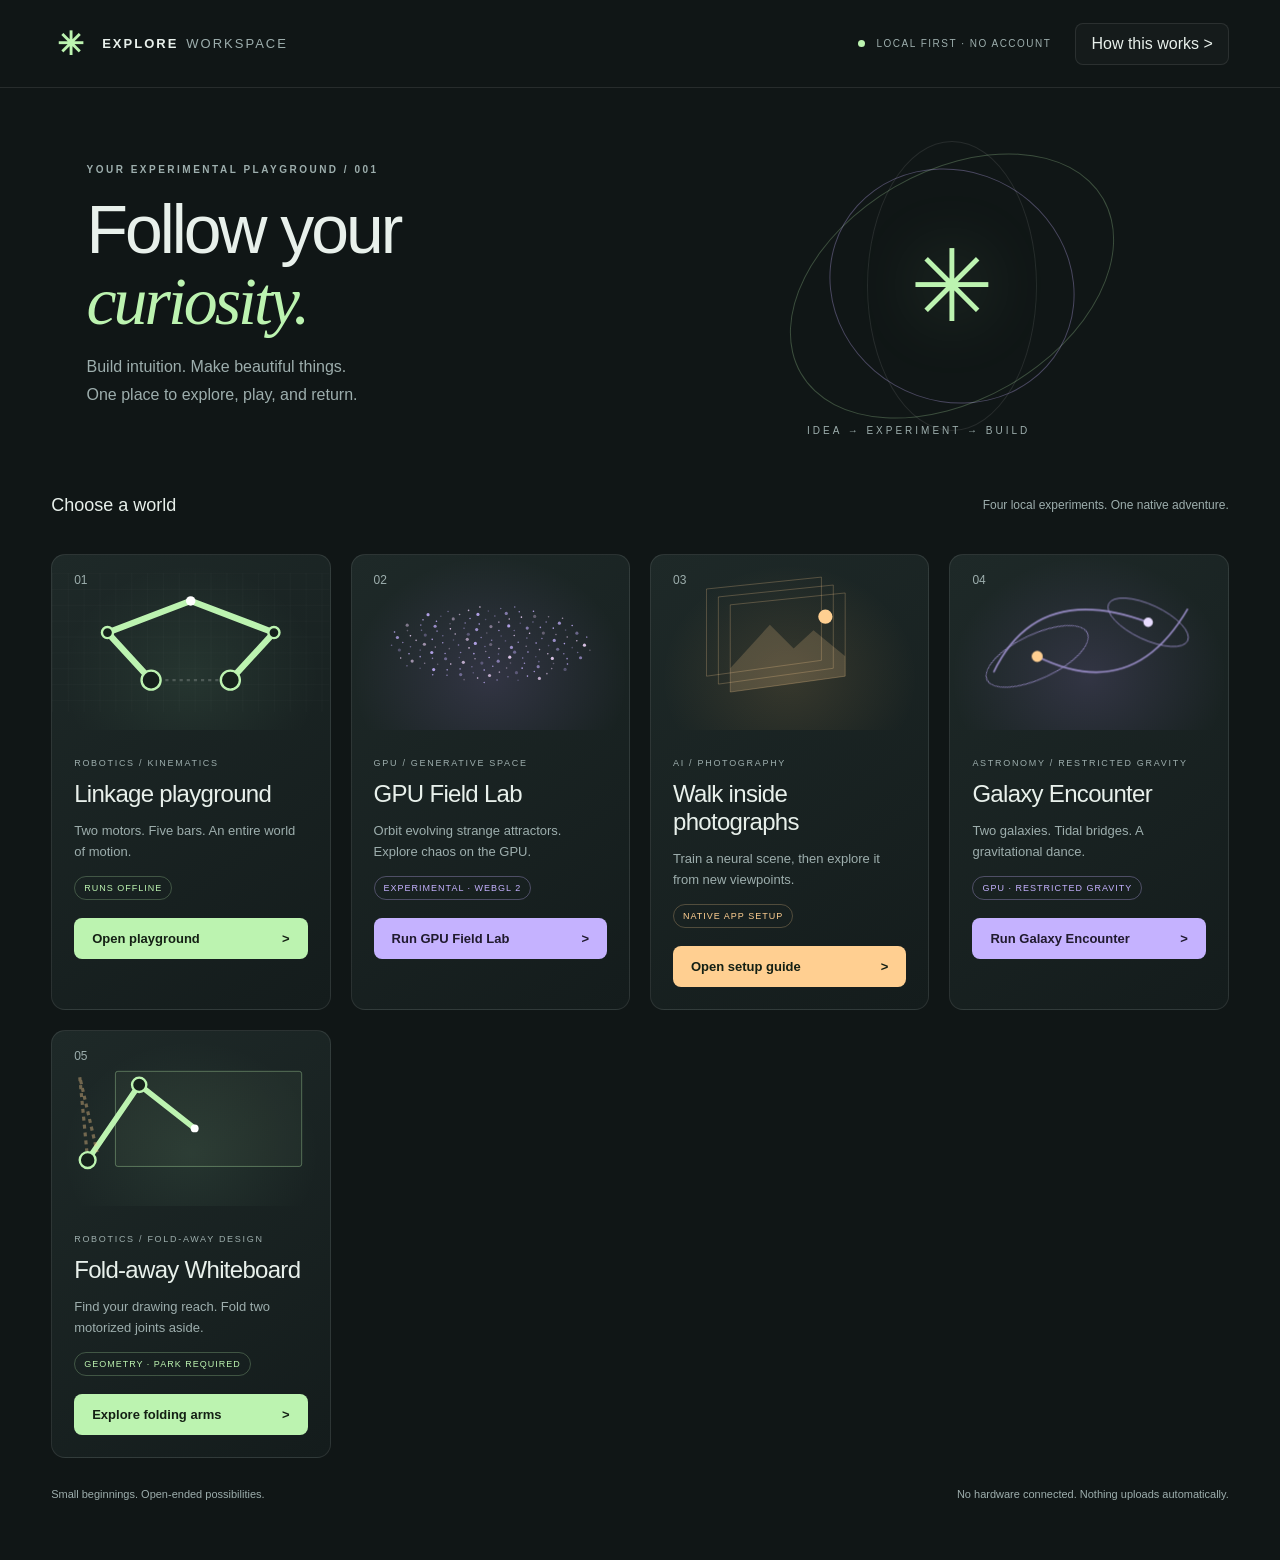
==== commit cd24dc1b: "Add folding whiteboard arm with adjustable board and tuck-away parking" ====
--- a/index.html
+++ b/index.html
@@ -1,11 +1,12 @@
 <!doctype html><html lang="en"><head><meta charset="utf-8"><meta name="viewport" content="width=device-width,initial-scale=1"><meta name="color-scheme" content="dark"><title>Explore Workspace</title><link rel="stylesheet" href="style.css"></head><body>
 <header><button class="brand" id="homeButton" aria-label="Explore Workspace home"><span class="brand-mark">✳</span> EXPLORE<span class="brand-light">WORKSPACE</span></button><span class="local-tag"><i></i> LOCAL FIRST · NO ACCOUNT</span><button id="helpButton" class="quiet">How this works ></button></header>
 <main>
-<section id="home" class="view active"><div class="hero"><div><p class="eyebrow">YOUR EXPERIMENTAL PLAYGROUND / 001</p><h1>Follow your<br><em>curiosity.</em></h1><p class="intro">Build intuition. Make beautiful things.<br>One place to explore, play, and return.</p></div><div class="hero-orbit" aria-hidden="true"><div class="orbit o1"></div><div class="orbit o2"></div><div class="orbit o3"></div><div class="orb">✳</div><span class="orbit-note">IDEA → EXPERIMENT → BUILD</span></div></div><div class="section-line"><h2>Choose a world</h2><span>Three local experiments. One native adventure.</span></div><div id="projectCards" class="cards"></div><div class="home-bottom"><span>Small beginnings. Open-ended possibilities.</span><span>No hardware connected. Nothing uploads automatically.</span></div></section>
+<section id="home" class="view active"><div class="hero"><div><p class="eyebrow">YOUR EXPERIMENTAL PLAYGROUND / 001</p><h1>Follow your<br><em>curiosity.</em></h1><p class="intro">Build intuition. Make beautiful things.<br>One place to explore, play, and return.</p></div><div class="hero-orbit" aria-hidden="true"><div class="orbit o1"></div><div class="orbit o2"></div><div class="orbit o3"></div><div class="orb">✳</div><span class="orbit-note">IDEA → EXPERIMENT → BUILD</span></div></div><div class="section-line"><h2>Choose a world</h2><span>Four local experiments. One native adventure.</span></div><div id="projectCards" class="cards"></div><div class="home-bottom"><span>Small beginnings. Open-ended possibilities.</span><span>No hardware connected. Nothing uploads automatically.</span></div></section>
 <section id="linkage" class="view"><div class="project-head"><div><p class="eyebrow">01 / ROBOTICS</p><h1>Make motion <em>visible.</em></h1></div><button class="quiet back">← All experiments</button></div><div class="lab"><div class="stage-wrap"><canvas id="linkCanvas" aria-label="Interactive five-bar linkage. Drag the target, or use X and Y controls below." tabindex="0"></canvas><div class="stage-badge">FIVE-BAR / PLAN VIEW · CANVAS 2D</div><div class="stage-bottom"><span id="linkStatus" role="status">Ready</span><span id="fps">— FPS</span></div></div><aside><div class="panel-heading"><span class="dot mint"></span><h2>Mechanism studio</h2></div><p class="sub">Two base steppers. Passive elbows and tool joint. Local line-art drawing, from vectors to ideal motor steps.</p>
 <div class="drawing-controls"><label>Artwork<select id="artDemo"><option value="robot">Robot face · separate strokes</option><option value="flower">Six-petal rosette</option><option value="infinity">Infinity curve</option></select></label><div class="button-row"><button id="loadDemo" class="quiet">Load demo</button><label class="file-button quiet">Import SVG<input id="svgFile" type="file" accept=".svg,image/svg+xml"></label></div><p id="artName" class="fine">Robot face · 5 strokes</p><details><summary>Paste SVG / supported artwork</summary><p>Plain SVG paths (curves and arcs), lines, polylines, polygons, rectangles, circles and ellipses. Group transforms supported. Shapes are traced as outlines; fills are not hatched. No photos, text, CSS, external references or effects. 1 MiB, 400 shapes, 24,000 points maximum. Nothing uploads.</p><textarea id="svgText" rows="4" aria-label="SVG source" placeholder="Paste plain SVG here"></textarea><button id="parseSVG" class="quiet">Use pasted SVG</button></details>
 <div class="xy"><label>Artwork span / mm<input id="artSize" type="number" min="10" max="200" value="80" step="5"></label><label>Center Y / mm<input id="artY" type="number" min="20" max="300" value="150" step="5"></label></div><label>Center X / mm<input id="artX" type="number" min="-200" max="200" value="0" step="5"></label><label class="check"><input id="routeOrder" type="checkbox" checked> Shorten pen-up travel (may reverse strokes)</label><label>Microsteps / full step<select id="microsteps"><option value="1">1 · full steps</option><option value="8">8</option><option value="16" selected>16 · illustrative</option><option value="32">32</option></select></label><label>Playback feed <output id="feedOut">25 mm/s</output><input id="drawFeed" type="range" min="5" max="80" step="5" value="25"></label><label class="check"><input id="parkAfter" type="checkbox"> Preview compact park after drawing</label><button id="prepareDraw" class="quiet wide">Fit &amp; check whole path</button><div class="button-row"><button id="playDraw" class="primary" disabled>Draw artwork</button><button id="rewindDraw" class="quiet">Rewind</button></div><button id="parkNow" class="quiet wide">Preview compact park only</button><progress id="drawProgress" value="0" max="1" aria-label="Drawing progress"></progress><p id="drawMessage" class="notice" role="status">Choose artwork, then fit and check.</p><div class="readouts"><div><span>M1 STEP TARGET*</span><strong id="leftSteps">—</strong><small id="leftCommandAngle">—</small></div><div><span>M2 STEP TARGET*</span><strong id="rightSteps">—</strong><small id="rightCommandAngle">—</small></div><div><span>TIP ROUNDING ERROR</span><strong id="stepError">—</strong></div><div><span>VIRTUAL PEN</span><strong id="penState">UP</strong></div></div><p class="fine">*Absolute simulated microstep indices from +X, 400 full steps/revolution. Not homed positions, encoder readings or machine instructions. Pen-up requires a separate physical lift actuator. Feed is animation speed, not a torque/speed guarantee.</p></div><details class="geometry-settings"><summary>Mechanism &amp; manual exploration</summary><div class="button-row"><button id="playLink" class="primary">▶ Trace a path</button><button id="resetLink" class="quiet">Reset</button></div><label>Base spacing <output id="baseOut">100 mm</output><input id="base" type="range" min="40" max="200" value="100" step="5"></label><label>Motor link <output id="upperOut">100 mm</output><input id="upper" type="range" min="50" max="180" value="100" step="5"></label><label>Tool link <output id="lowerOut">140 mm</output><input id="lower" type="range" min="60" max="200" value="140" step="5"></label><label>Assembly branch<select id="branch"><option value="1,-1">Elbows outward</option><option value="-1,1">Elbows inward</option><option value="1,1">Both + branches</option><option value="-1,-1">Both − branches</option></select></label><div class="xy"><label>Target X / mm<input type="number" id="targetX" min="-350" max="350" step="1" value="0"></label><label>Target Y / mm<input type="number" id="targetY" min="-100" max="350" step="1" value="160"></label></div><label class="check"><input type="checkbox" id="showWorkspace" checked> Reachable region (view clipped)</label><div class="readouts"><div><span>LEFT MOTOR</span><strong id="leftAngle">—</strong></div><div><span>RIGHT MOTOR</span><strong id="rightAngle">—</strong></div><div><span>GEOMETRY MARGIN*</span><strong id="margin">—</strong></div><div><span>CLOSURE ERROR</span><strong id="residual">—</strong></div></div><p class="fine">*Minimum absolute sine of joint/closure angles: approaches zero near a singularity. Not a force or safety rating.</p><details><summary>From screen to a real mechanism</summary><p>Exact ideal-link geometry only. No gravity, inertia, motor torque, finite-width swept collisions or hardware commands. Compact park is a sampled low-profile plan-view pose, not an exact collinear fold or proof of physical clearance. Centerlines can cross; red warnings identify strict crossings, not all finite-width collisions.</p><p>17ME15-1504S reference: 0.9° full steps, 1.5 A/phase, 0.30 N·m holding torque. Microsteps do not guarantee positioning accuracy. TMC2209 carrier, supply and cooling still need checking.</p><p>Base pivots remain fixed. A branch change selects another assembly, not a physically safe transition. The shaded region is geometrically reachable; it is not a collision-free operating envelope.</p></details></details></aside></div><p class="below">Try this: make the base wider. Which parts of the workspace disappear? Then move the tip near a boundary and watch the geometry margin.</p></section>
 <section id="particles" class="view"><div class="project-head"><div><p class="eyebrow">02 / GPU EXPLORATION</p><h1>A little <em>cosmic chaos.</em></h1></div><button class="quiet back">← All experiments</button></div><p class="below">GPU particle dynamics, separate from the linkage model. Start with a conservative preset; increase detail gradually.</p><iframe id="fieldFrame" allowfullscreen class="gpu-frame" title="GPU Field Lab" data-src="modules/field-lab/index.html"></iframe></section>
+<section id="whiteboard" class="view"><div class="project-head"><div><p class="eyebrow">05 / FOLD-AWAY ROBOTICS</p><h1>Draw. Fold. <em>Make room.</em></h1></div><button class="quiet back">← All experiments</button></div><p class="below">Independent board and arm dimensions. Shaded usable reach. Mandatory simulated side parking. Geometry only, not hardware approval.</p><iframe id="whiteboardFrame" class="gpu-frame" title="Fold-away Whiteboard Studio" data-src="modules/whiteboard-arm/index.html"></iframe></section>
 <section id="galaxy" class="view"><div class="project-head"><div><p class="eyebrow">04 / RESTRICTED GRAVITY</p><h1>A gravitational <em>dance.</em></h1></div><button class="quiet back">← All experiments</button></div><p class="below">Two moving softened gravitational fields with massless stellar tracers. Tidal encounters, not a full self-gravitating galaxy merger. WebGL 2 required.</p><iframe id="galaxyFrame" allowfullscreen class="gpu-frame" title="Galaxy Encounter" data-src="modules/galaxy-encounter/index.html"></iframe></section>
 <section id="photos" class="view"><div class="project-head"><div><p class="eyebrow">03 / NEURAL SCENES</p><h1>Step into <em>a photograph.</em></h1></div><button class="quiet back">← All experiments</button></div><div class="photo-layout"><div class="photo-art"><div class="photo-window"><span>PHOTO → NEURAL SCENE</span><div class="photo-grid"></div><strong>A new viewpoint<br>on something familiar.</strong></div><p>Illustration, not a reconstructed scene.</p></div><article class="guide"><span class="pill amber">SEPARATE NATIVE APP · SETUP REQUIRED</span><h2>Your first scene, today</h2><p>NVIDIA instant-ngp can reconstruct a viewable neural scene from photographs. Its official repository links a Windows binary for RTX 3000 / 4000 cards.</p><ol><li><strong>Get the official Windows package.</strong><br>Follow the RTX 3000 / 4000 release link in the repository below. Read the license before downloading.</li><li><strong>Extract the ZIP and launch instant-ngp.exe.</strong><br>This workspace does not download, install or execute it for you. Do not bypass Windows security warnings.</li><li><strong>Use the supplied NeRF fox dataset first.</strong><br>Drag the extracted data/nerf/fox folder into the instant-ngp window. Watch training begin, then orbit the scene. This sample needs no Python, COLMAP or personal photos.</li><li><strong>Then capture your own stationary object.</strong><br>Use overlapping photos from many viewpoints. A personal dataset also needs camera-pose preparation, usually via COLMAP; it is not simply an arbitrary photo folder.</li></ol><a class="primary link-button" href="https://github.com/NVlabs/instant-ngp/releases/download/continuous/Instant-NGP-for-RTX-3000-and-4000.zip" target="_blank" rel="noopener noreferrer">Download official RTX 3000 / 4000 ZIP ></a><a class="text-link" href="https://github.com/NVlabs/instant-ngp#nerf-fox" target="_blank" rel="noopener noreferrer">Official fox scene guide ></a><a class="text-link" href="https://github.com/NVlabs/instant-ngp/blob/master/LICENSE.txt" target="_blank" rel="noopener noreferrer">Review NVIDIA license ></a><div class="notice">Research/evaluation, noncommercial license. Neural view synthesis is not a dimensionally verified CAD scan. Personal photos stay out of this workspace; it has no upload feature.</div><p class="fine">The native app is separate from this browser page. Windows launch, driver compatibility and training performance have not been tested on your computer.</p></article></div></section>
 </main><dialog id="help"><button id="closeHelp" class="quiet">Close ×</button><h2>A home for experiments.</h2><p>Extract this package, then double-click index.html. The linkage and particle experiments run locally without installation. Chrome or Edge with hardware acceleration is recommended.</p><p>Use Home to switch projects. Leaving an experiment pauses it. Nothing connects to motors, uploads photos or launches native programs.</p><p>START.cmd is an optional loopback-only Python web server if your browser requires HTTP. Close its terminal to stop it. More details are in README.md.</p></dialog>
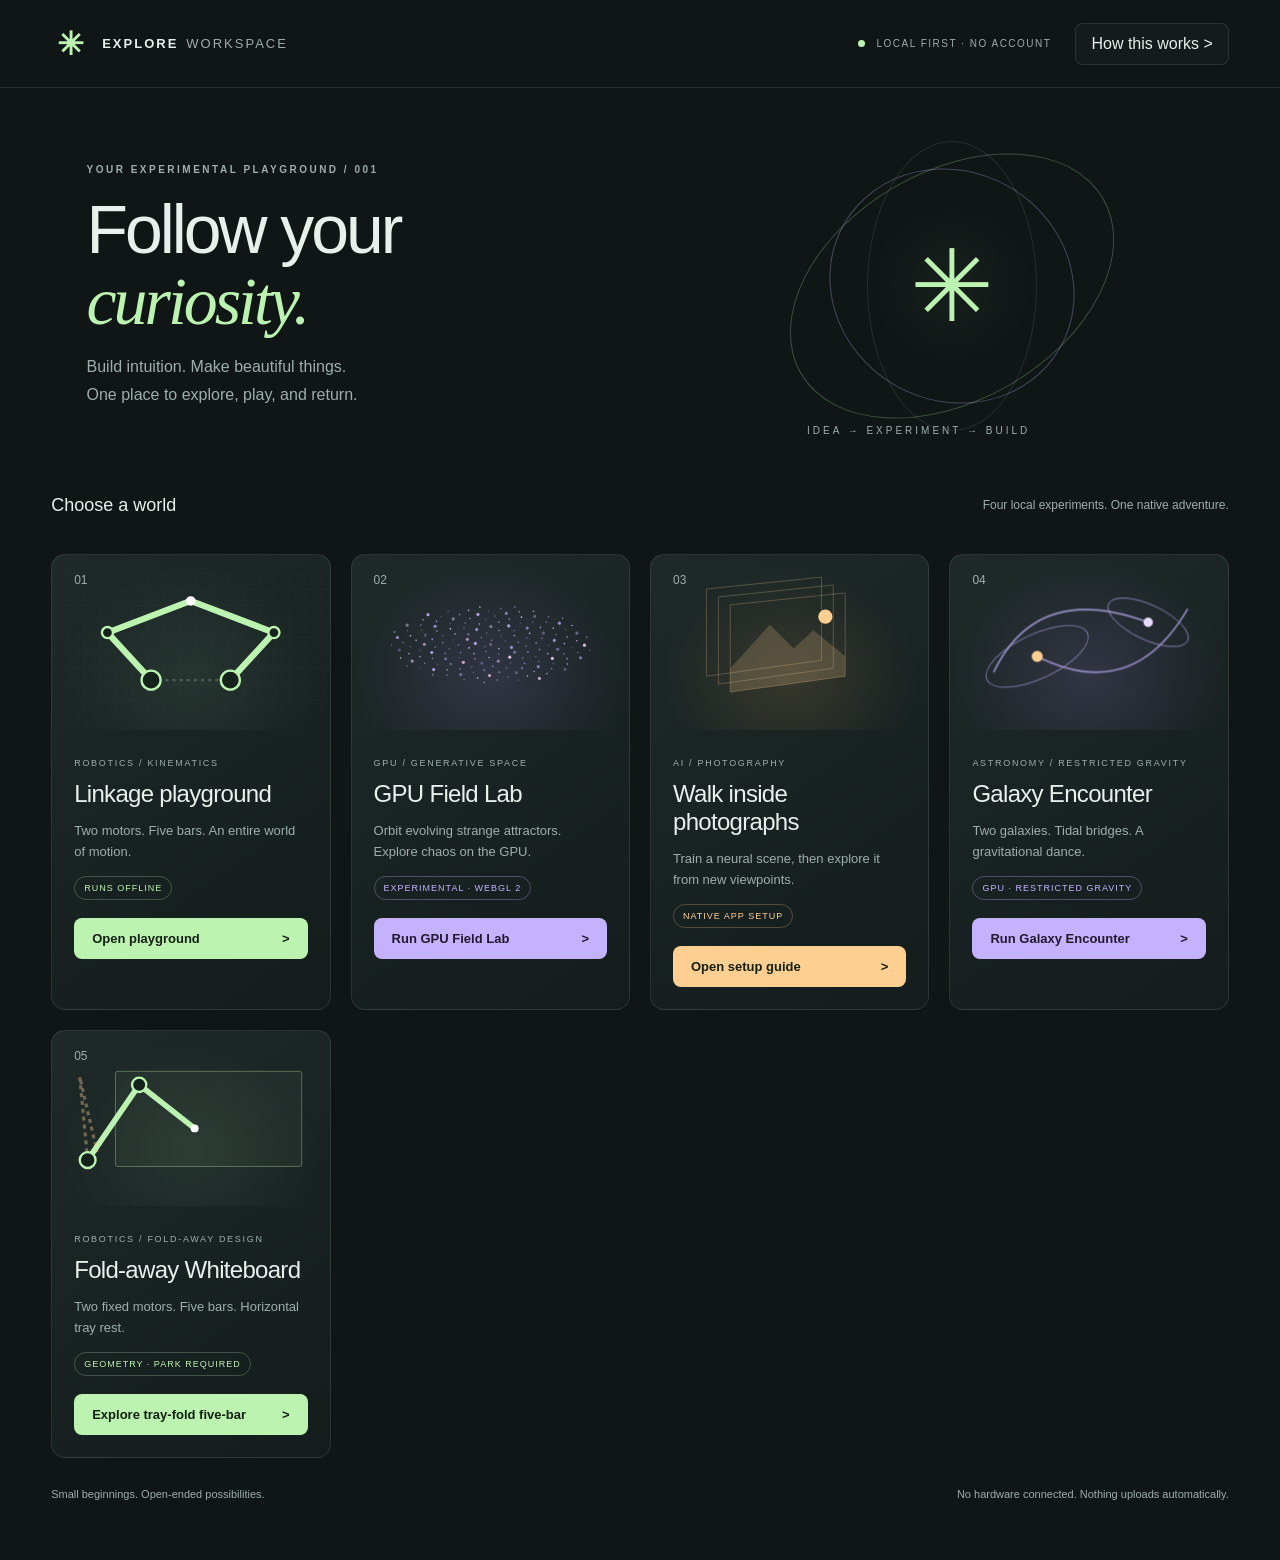
==== commit 41578d3b: "Correct whiteboard robot to fixed-base five-bar with horizontal tray rest" ====
--- a/index.html
+++ b/index.html
@@ -6,7 +6,7 @@
 <div class="drawing-controls"><label>Artwork<select id="artDemo"><option value="robot">Robot face · separate strokes</option><option value="flower">Six-petal rosette</option><option value="infinity">Infinity curve</option></select></label><div class="button-row"><button id="loadDemo" class="quiet">Load demo</button><label class="file-button quiet">Import SVG<input id="svgFile" type="file" accept=".svg,image/svg+xml"></label></div><p id="artName" class="fine">Robot face · 5 strokes</p><details><summary>Paste SVG / supported artwork</summary><p>Plain SVG paths (curves and arcs), lines, polylines, polygons, rectangles, circles and ellipses. Group transforms supported. Shapes are traced as outlines; fills are not hatched. No photos, text, CSS, external references or effects. 1 MiB, 400 shapes, 24,000 points maximum. Nothing uploads.</p><textarea id="svgText" rows="4" aria-label="SVG source" placeholder="Paste plain SVG here"></textarea><button id="parseSVG" class="quiet">Use pasted SVG</button></details>
 <div class="xy"><label>Artwork span / mm<input id="artSize" type="number" min="10" max="200" value="80" step="5"></label><label>Center Y / mm<input id="artY" type="number" min="20" max="300" value="150" step="5"></label></div><label>Center X / mm<input id="artX" type="number" min="-200" max="200" value="0" step="5"></label><label class="check"><input id="routeOrder" type="checkbox" checked> Shorten pen-up travel (may reverse strokes)</label><label>Microsteps / full step<select id="microsteps"><option value="1">1 · full steps</option><option value="8">8</option><option value="16" selected>16 · illustrative</option><option value="32">32</option></select></label><label>Playback feed <output id="feedOut">25 mm/s</output><input id="drawFeed" type="range" min="5" max="80" step="5" value="25"></label><label class="check"><input id="parkAfter" type="checkbox"> Preview compact park after drawing</label><button id="prepareDraw" class="quiet wide">Fit &amp; check whole path</button><div class="button-row"><button id="playDraw" class="primary" disabled>Draw artwork</button><button id="rewindDraw" class="quiet">Rewind</button></div><button id="parkNow" class="quiet wide">Preview compact park only</button><progress id="drawProgress" value="0" max="1" aria-label="Drawing progress"></progress><p id="drawMessage" class="notice" role="status">Choose artwork, then fit and check.</p><div class="readouts"><div><span>M1 STEP TARGET*</span><strong id="leftSteps">—</strong><small id="leftCommandAngle">—</small></div><div><span>M2 STEP TARGET*</span><strong id="rightSteps">—</strong><small id="rightCommandAngle">—</small></div><div><span>TIP ROUNDING ERROR</span><strong id="stepError">—</strong></div><div><span>VIRTUAL PEN</span><strong id="penState">UP</strong></div></div><p class="fine">*Absolute simulated microstep indices from +X, 400 full steps/revolution. Not homed positions, encoder readings or machine instructions. Pen-up requires a separate physical lift actuator. Feed is animation speed, not a torque/speed guarantee.</p></div><details class="geometry-settings"><summary>Mechanism &amp; manual exploration</summary><div class="button-row"><button id="playLink" class="primary">▶ Trace a path</button><button id="resetLink" class="quiet">Reset</button></div><label>Base spacing <output id="baseOut">100 mm</output><input id="base" type="range" min="40" max="200" value="100" step="5"></label><label>Motor link <output id="upperOut">100 mm</output><input id="upper" type="range" min="50" max="180" value="100" step="5"></label><label>Tool link <output id="lowerOut">140 mm</output><input id="lower" type="range" min="60" max="200" value="140" step="5"></label><label>Assembly branch<select id="branch"><option value="1,-1">Elbows outward</option><option value="-1,1">Elbows inward</option><option value="1,1">Both + branches</option><option value="-1,-1">Both − branches</option></select></label><div class="xy"><label>Target X / mm<input type="number" id="targetX" min="-350" max="350" step="1" value="0"></label><label>Target Y / mm<input type="number" id="targetY" min="-100" max="350" step="1" value="160"></label></div><label class="check"><input type="checkbox" id="showWorkspace" checked> Reachable region (view clipped)</label><div class="readouts"><div><span>LEFT MOTOR</span><strong id="leftAngle">—</strong></div><div><span>RIGHT MOTOR</span><strong id="rightAngle">—</strong></div><div><span>GEOMETRY MARGIN*</span><strong id="margin">—</strong></div><div><span>CLOSURE ERROR</span><strong id="residual">—</strong></div></div><p class="fine">*Minimum absolute sine of joint/closure angles: approaches zero near a singularity. Not a force or safety rating.</p><details><summary>From screen to a real mechanism</summary><p>Exact ideal-link geometry only. No gravity, inertia, motor torque, finite-width swept collisions or hardware commands. Compact park is a sampled low-profile plan-view pose, not an exact collinear fold or proof of physical clearance. Centerlines can cross; red warnings identify strict crossings, not all finite-width collisions.</p><p>17ME15-1504S reference: 0.9° full steps, 1.5 A/phase, 0.30 N·m holding torque. Microsteps do not guarantee positioning accuracy. TMC2209 carrier, supply and cooling still need checking.</p><p>Base pivots remain fixed. A branch change selects another assembly, not a physically safe transition. The shaded region is geometrically reachable; it is not a collision-free operating envelope.</p></details></details></aside></div><p class="below">Try this: make the base wider. Which parts of the workspace disappear? Then move the tip near a boundary and watch the geometry margin.</p></section>
 <section id="particles" class="view"><div class="project-head"><div><p class="eyebrow">02 / GPU EXPLORATION</p><h1>A little <em>cosmic chaos.</em></h1></div><button class="quiet back">← All experiments</button></div><p class="below">GPU particle dynamics, separate from the linkage model. Start with a conservative preset; increase detail gradually.</p><iframe id="fieldFrame" allowfullscreen class="gpu-frame" title="GPU Field Lab" data-src="modules/field-lab/index.html"></iframe></section>
-<section id="whiteboard" class="view"><div class="project-head"><div><p class="eyebrow">05 / FOLD-AWAY ROBOTICS</p><h1>Draw. Fold. <em>Make room.</em></h1></div><button class="quiet back">← All experiments</button></div><p class="below">Independent board and arm dimensions. Shaded usable reach. Mandatory simulated side parking. Geometry only, not hardware approval.</p><iframe id="whiteboardFrame" class="gpu-frame" title="Fold-away Whiteboard Studio" data-src="modules/whiteboard-arm/index.html"></iframe></section>
+<section id="whiteboard" class="view"><div class="project-head"><div><p class="eyebrow">05 / FOLD-AWAY ROBOTICS</p><h1>Draw. Fold. <em>Make room.</em></h1></div><button class="quiet back">← All experiments</button></div><p class="below">Independent board and arm dimensions. Shaded usable reach. Mandatory horizontal supported tray rest. Geometry only, not hardware approval.</p><iframe id="whiteboardFrame" class="gpu-frame" title="Fold-away Whiteboard Studio" data-src="modules/whiteboard-arm/index.html"></iframe></section>
 <section id="galaxy" class="view"><div class="project-head"><div><p class="eyebrow">04 / RESTRICTED GRAVITY</p><h1>A gravitational <em>dance.</em></h1></div><button class="quiet back">← All experiments</button></div><p class="below">Two moving softened gravitational fields with massless stellar tracers. Tidal encounters, not a full self-gravitating galaxy merger. WebGL 2 required.</p><iframe id="galaxyFrame" allowfullscreen class="gpu-frame" title="Galaxy Encounter" data-src="modules/galaxy-encounter/index.html"></iframe></section>
 <section id="photos" class="view"><div class="project-head"><div><p class="eyebrow">03 / NEURAL SCENES</p><h1>Step into <em>a photograph.</em></h1></div><button class="quiet back">← All experiments</button></div><div class="photo-layout"><div class="photo-art"><div class="photo-window"><span>PHOTO → NEURAL SCENE</span><div class="photo-grid"></div><strong>A new viewpoint<br>on something familiar.</strong></div><p>Illustration, not a reconstructed scene.</p></div><article class="guide"><span class="pill amber">SEPARATE NATIVE APP · SETUP REQUIRED</span><h2>Your first scene, today</h2><p>NVIDIA instant-ngp can reconstruct a viewable neural scene from photographs. Its official repository links a Windows binary for RTX 3000 / 4000 cards.</p><ol><li><strong>Get the official Windows package.</strong><br>Follow the RTX 3000 / 4000 release link in the repository below. Read the license before downloading.</li><li><strong>Extract the ZIP and launch instant-ngp.exe.</strong><br>This workspace does not download, install or execute it for you. Do not bypass Windows security warnings.</li><li><strong>Use the supplied NeRF fox dataset first.</strong><br>Drag the extracted data/nerf/fox folder into the instant-ngp window. Watch training begin, then orbit the scene. This sample needs no Python, COLMAP or personal photos.</li><li><strong>Then capture your own stationary object.</strong><br>Use overlapping photos from many viewpoints. A personal dataset also needs camera-pose preparation, usually via COLMAP; it is not simply an arbitrary photo folder.</li></ol><a class="primary link-button" href="https://github.com/NVlabs/instant-ngp/releases/download/continuous/Instant-NGP-for-RTX-3000-and-4000.zip" target="_blank" rel="noopener noreferrer">Download official RTX 3000 / 4000 ZIP ></a><a class="text-link" href="https://github.com/NVlabs/instant-ngp#nerf-fox" target="_blank" rel="noopener noreferrer">Official fox scene guide ></a><a class="text-link" href="https://github.com/NVlabs/instant-ngp/blob/master/LICENSE.txt" target="_blank" rel="noopener noreferrer">Review NVIDIA license ></a><div class="notice">Research/evaluation, noncommercial license. Neural view synthesis is not a dimensionally verified CAD scan. Personal photos stay out of this workspace; it has no upload feature.</div><p class="fine">The native app is separate from this browser page. Windows launch, driver compatibility and training performance have not been tested on your computer.</p></article></div></section>
 </main><dialog id="help"><button id="closeHelp" class="quiet">Close ×</button><h2>A home for experiments.</h2><p>Extract this package, then double-click index.html. The linkage and particle experiments run locally without installation. Chrome or Edge with hardware acceleration is recommended.</p><p>Use Home to switch projects. Leaving an experiment pauses it. Nothing connects to motors, uploads photos or launches native programs.</p><p>START.cmd is an optional loopback-only Python web server if your browser requires HTTP. Close its terminal to stop it. More details are in README.md.</p></dialog>
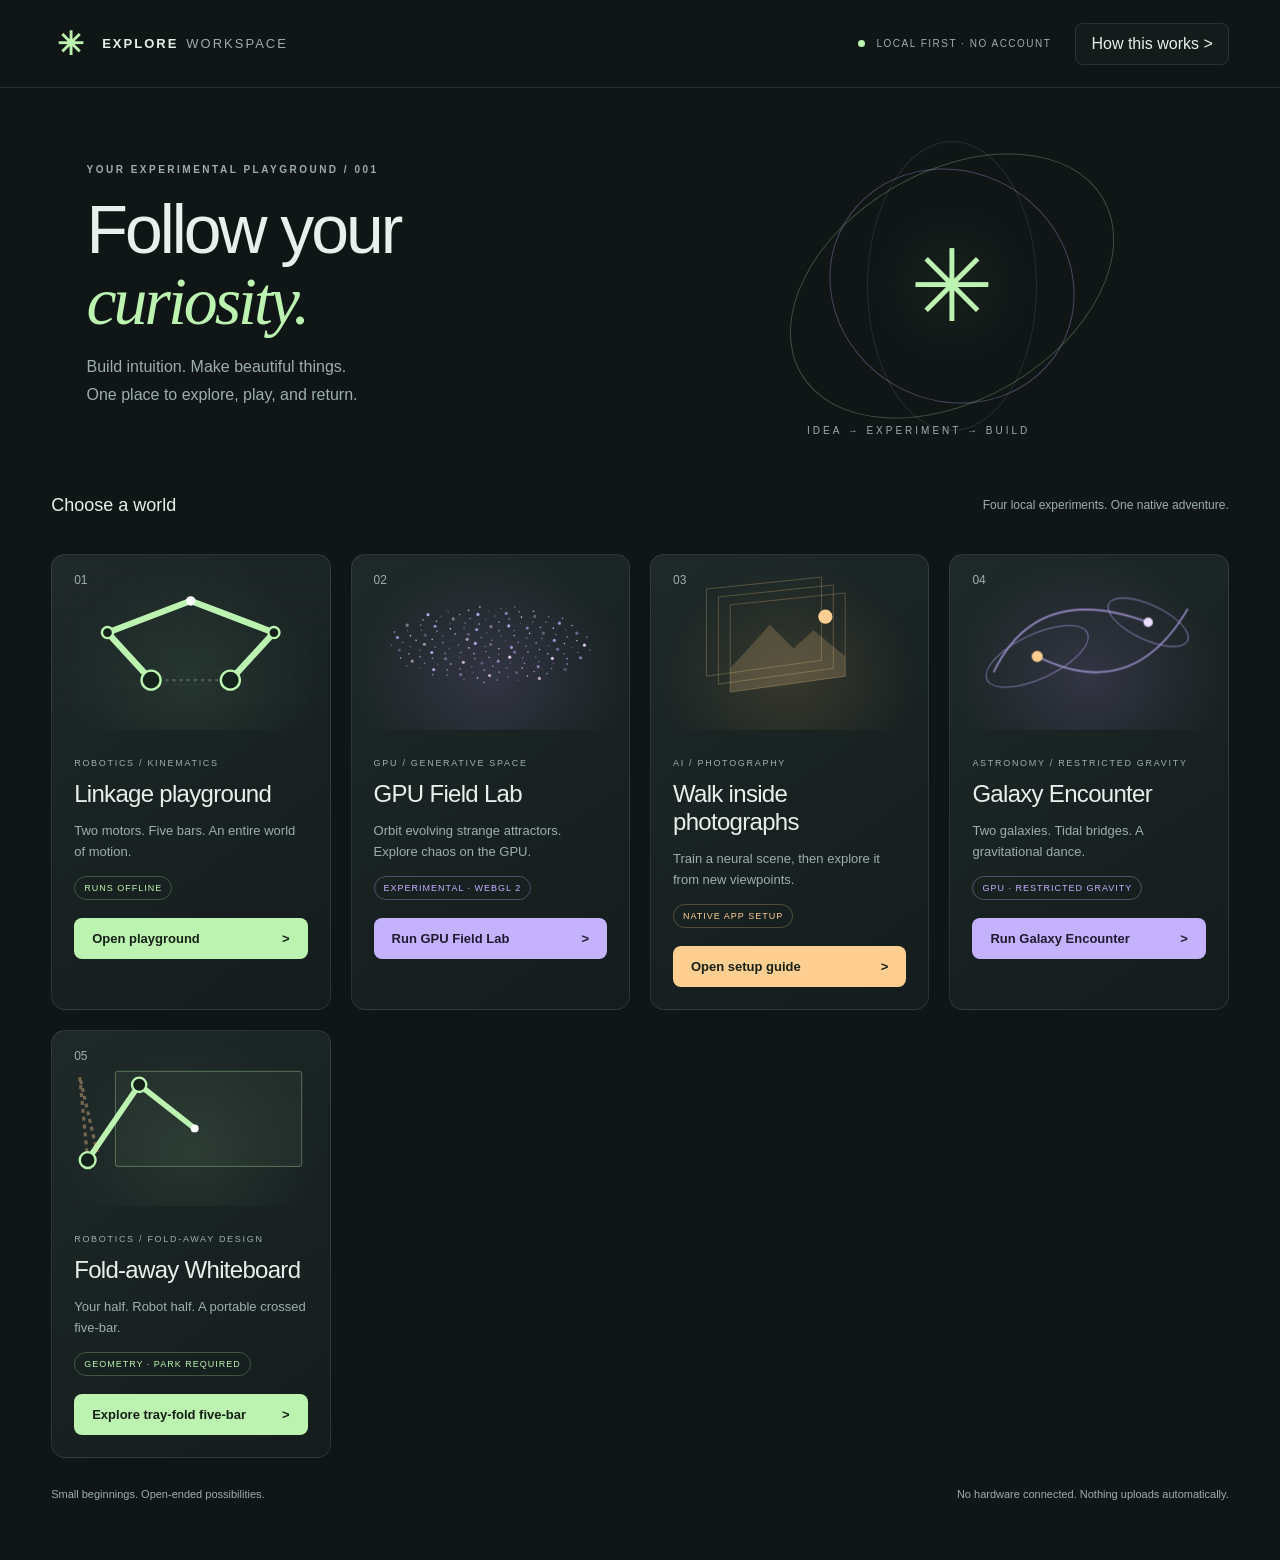
==== commit 15b9456f: "Add portable half-board five-bar preview and CAD geometry" ====
--- a/index.html
+++ b/index.html
@@ -6,7 +6,7 @@
 <div class="drawing-controls"><label>Artwork<select id="artDemo"><option value="robot">Robot face · separate strokes</option><option value="flower">Six-petal rosette</option><option value="infinity">Infinity curve</option></select></label><div class="button-row"><button id="loadDemo" class="quiet">Load demo</button><label class="file-button quiet">Import SVG<input id="svgFile" type="file" accept=".svg,image/svg+xml"></label></div><p id="artName" class="fine">Robot face · 5 strokes</p><details><summary>Paste SVG / supported artwork</summary><p>Plain SVG paths (curves and arcs), lines, polylines, polygons, rectangles, circles and ellipses. Group transforms supported. Shapes are traced as outlines; fills are not hatched. No photos, text, CSS, external references or effects. 1 MiB, 400 shapes, 24,000 points maximum. Nothing uploads.</p><textarea id="svgText" rows="4" aria-label="SVG source" placeholder="Paste plain SVG here"></textarea><button id="parseSVG" class="quiet">Use pasted SVG</button></details>
 <div class="xy"><label>Artwork span / mm<input id="artSize" type="number" min="10" max="200" value="80" step="5"></label><label>Center Y / mm<input id="artY" type="number" min="20" max="300" value="150" step="5"></label></div><label>Center X / mm<input id="artX" type="number" min="-200" max="200" value="0" step="5"></label><label class="check"><input id="routeOrder" type="checkbox" checked> Shorten pen-up travel (may reverse strokes)</label><label>Microsteps / full step<select id="microsteps"><option value="1">1 · full steps</option><option value="8">8</option><option value="16" selected>16 · illustrative</option><option value="32">32</option></select></label><label>Playback feed <output id="feedOut">25 mm/s</output><input id="drawFeed" type="range" min="5" max="80" step="5" value="25"></label><label class="check"><input id="parkAfter" type="checkbox"> Preview compact park after drawing</label><button id="prepareDraw" class="quiet wide">Fit &amp; check whole path</button><div class="button-row"><button id="playDraw" class="primary" disabled>Draw artwork</button><button id="rewindDraw" class="quiet">Rewind</button></div><button id="parkNow" class="quiet wide">Preview compact park only</button><progress id="drawProgress" value="0" max="1" aria-label="Drawing progress"></progress><p id="drawMessage" class="notice" role="status">Choose artwork, then fit and check.</p><div class="readouts"><div><span>M1 STEP TARGET*</span><strong id="leftSteps">—</strong><small id="leftCommandAngle">—</small></div><div><span>M2 STEP TARGET*</span><strong id="rightSteps">—</strong><small id="rightCommandAngle">—</small></div><div><span>TIP ROUNDING ERROR</span><strong id="stepError">—</strong></div><div><span>VIRTUAL PEN</span><strong id="penState">UP</strong></div></div><p class="fine">*Absolute simulated microstep indices from +X, 400 full steps/revolution. Not homed positions, encoder readings or machine instructions. Pen-up requires a separate physical lift actuator. Feed is animation speed, not a torque/speed guarantee.</p></div><details class="geometry-settings"><summary>Mechanism &amp; manual exploration</summary><div class="button-row"><button id="playLink" class="primary">▶ Trace a path</button><button id="resetLink" class="quiet">Reset</button></div><label>Base spacing <output id="baseOut">100 mm</output><input id="base" type="range" min="40" max="200" value="100" step="5"></label><label>Motor link <output id="upperOut">100 mm</output><input id="upper" type="range" min="50" max="180" value="100" step="5"></label><label>Tool link <output id="lowerOut">140 mm</output><input id="lower" type="range" min="60" max="200" value="140" step="5"></label><label>Assembly branch<select id="branch"><option value="1,-1">Elbows outward</option><option value="-1,1">Elbows inward</option><option value="1,1">Both + branches</option><option value="-1,-1">Both − branches</option></select></label><div class="xy"><label>Target X / mm<input type="number" id="targetX" min="-350" max="350" step="1" value="0"></label><label>Target Y / mm<input type="number" id="targetY" min="-100" max="350" step="1" value="160"></label></div><label class="check"><input type="checkbox" id="showWorkspace" checked> Reachable region (view clipped)</label><div class="readouts"><div><span>LEFT MOTOR</span><strong id="leftAngle">—</strong></div><div><span>RIGHT MOTOR</span><strong id="rightAngle">—</strong></div><div><span>GEOMETRY MARGIN*</span><strong id="margin">—</strong></div><div><span>CLOSURE ERROR</span><strong id="residual">—</strong></div></div><p class="fine">*Minimum absolute sine of joint/closure angles: approaches zero near a singularity. Not a force or safety rating.</p><details><summary>From screen to a real mechanism</summary><p>Exact ideal-link geometry only. No gravity, inertia, motor torque, finite-width swept collisions or hardware commands. Compact park is a sampled low-profile plan-view pose, not an exact collinear fold or proof of physical clearance. Centerlines can cross; red warnings identify strict crossings, not all finite-width collisions.</p><p>17ME15-1504S reference: 0.9° full steps, 1.5 A/phase, 0.30 N·m holding torque. Microsteps do not guarantee positioning accuracy. TMC2209 carrier, supply and cooling still need checking.</p><p>Base pivots remain fixed. A branch change selects another assembly, not a physically safe transition. The shaded region is geometrically reachable; it is not a collision-free operating envelope.</p></details></details></aside></div><p class="below">Try this: make the base wider. Which parts of the workspace disappear? Then move the tip near a boundary and watch the geometry margin.</p></section>
 <section id="particles" class="view"><div class="project-head"><div><p class="eyebrow">02 / GPU EXPLORATION</p><h1>A little <em>cosmic chaos.</em></h1></div><button class="quiet back">← All experiments</button></div><p class="below">GPU particle dynamics, separate from the linkage model. Start with a conservative preset; increase detail gradually.</p><iframe id="fieldFrame" allowfullscreen class="gpu-frame" title="GPU Field Lab" data-src="modules/field-lab/index.html"></iframe></section>
-<section id="whiteboard" class="view"><div class="project-head"><div><p class="eyebrow">05 / FOLD-AWAY ROBOTICS</p><h1>Draw. Fold. <em>Make room.</em></h1></div><button class="quiet back">← All experiments</button></div><p class="below">Independent board and arm dimensions. Shaded usable reach. Mandatory horizontal supported tray rest. Geometry only, not hardware approval.</p><iframe id="whiteboardFrame" class="gpu-frame" title="Fold-away Whiteboard Studio" data-src="modules/whiteboard-arm/index.html"></iframe></section>
+<section id="whiteboard" class="view"><div class="project-head"><div><p class="eyebrow">05 / FOLD-AWAY ROBOTICS</p><h1>Draw. Fold. <em>Make room.</em></h1></div><button class="quiet back">← All experiments</button></div><p class="below">Independent board and robot-half dimensions. Portable crossed five-bar. Mandatory horizontal supported carry rest. Geometry only, not hardware approval.</p><iframe id="whiteboardFrame" class="gpu-frame" title="Fold-away Whiteboard Studio" data-src="modules/whiteboard-arm/index.html"></iframe></section>
 <section id="galaxy" class="view"><div class="project-head"><div><p class="eyebrow">04 / RESTRICTED GRAVITY</p><h1>A gravitational <em>dance.</em></h1></div><button class="quiet back">← All experiments</button></div><p class="below">Two moving softened gravitational fields with massless stellar tracers. Tidal encounters, not a full self-gravitating galaxy merger. WebGL 2 required.</p><iframe id="galaxyFrame" allowfullscreen class="gpu-frame" title="Galaxy Encounter" data-src="modules/galaxy-encounter/index.html"></iframe></section>
 <section id="photos" class="view"><div class="project-head"><div><p class="eyebrow">03 / NEURAL SCENES</p><h1>Step into <em>a photograph.</em></h1></div><button class="quiet back">← All experiments</button></div><div class="photo-layout"><div class="photo-art"><div class="photo-window"><span>PHOTO → NEURAL SCENE</span><div class="photo-grid"></div><strong>A new viewpoint<br>on something familiar.</strong></div><p>Illustration, not a reconstructed scene.</p></div><article class="guide"><span class="pill amber">SEPARATE NATIVE APP · SETUP REQUIRED</span><h2>Your first scene, today</h2><p>NVIDIA instant-ngp can reconstruct a viewable neural scene from photographs. Its official repository links a Windows binary for RTX 3000 / 4000 cards.</p><ol><li><strong>Get the official Windows package.</strong><br>Follow the RTX 3000 / 4000 release link in the repository below. Read the license before downloading.</li><li><strong>Extract the ZIP and launch instant-ngp.exe.</strong><br>This workspace does not download, install or execute it for you. Do not bypass Windows security warnings.</li><li><strong>Use the supplied NeRF fox dataset first.</strong><br>Drag the extracted data/nerf/fox folder into the instant-ngp window. Watch training begin, then orbit the scene. This sample needs no Python, COLMAP or personal photos.</li><li><strong>Then capture your own stationary object.</strong><br>Use overlapping photos from many viewpoints. A personal dataset also needs camera-pose preparation, usually via COLMAP; it is not simply an arbitrary photo folder.</li></ol><a class="primary link-button" href="https://github.com/NVlabs/instant-ngp/releases/download/continuous/Instant-NGP-for-RTX-3000-and-4000.zip" target="_blank" rel="noopener noreferrer">Download official RTX 3000 / 4000 ZIP ></a><a class="text-link" href="https://github.com/NVlabs/instant-ngp#nerf-fox" target="_blank" rel="noopener noreferrer">Official fox scene guide ></a><a class="text-link" href="https://github.com/NVlabs/instant-ngp/blob/master/LICENSE.txt" target="_blank" rel="noopener noreferrer">Review NVIDIA license ></a><div class="notice">Research/evaluation, noncommercial license. Neural view synthesis is not a dimensionally verified CAD scan. Personal photos stay out of this workspace; it has no upload feature.</div><p class="fine">The native app is separate from this browser page. Windows launch, driver compatibility and training performance have not been tested on your computer.</p></article></div></section>
 </main><dialog id="help"><button id="closeHelp" class="quiet">Close ×</button><h2>A home for experiments.</h2><p>Extract this package, then double-click index.html. The linkage and particle experiments run locally without installation. Chrome or Edge with hardware acceleration is recommended.</p><p>Use Home to switch projects. Leaving an experiment pauses it. Nothing connects to motors, uploads photos or launches native programs.</p><p>START.cmd is an optional loopback-only Python web server if your browser requires HTTP. Close its terminal to stop it. More details are in README.md.</p></dialog>
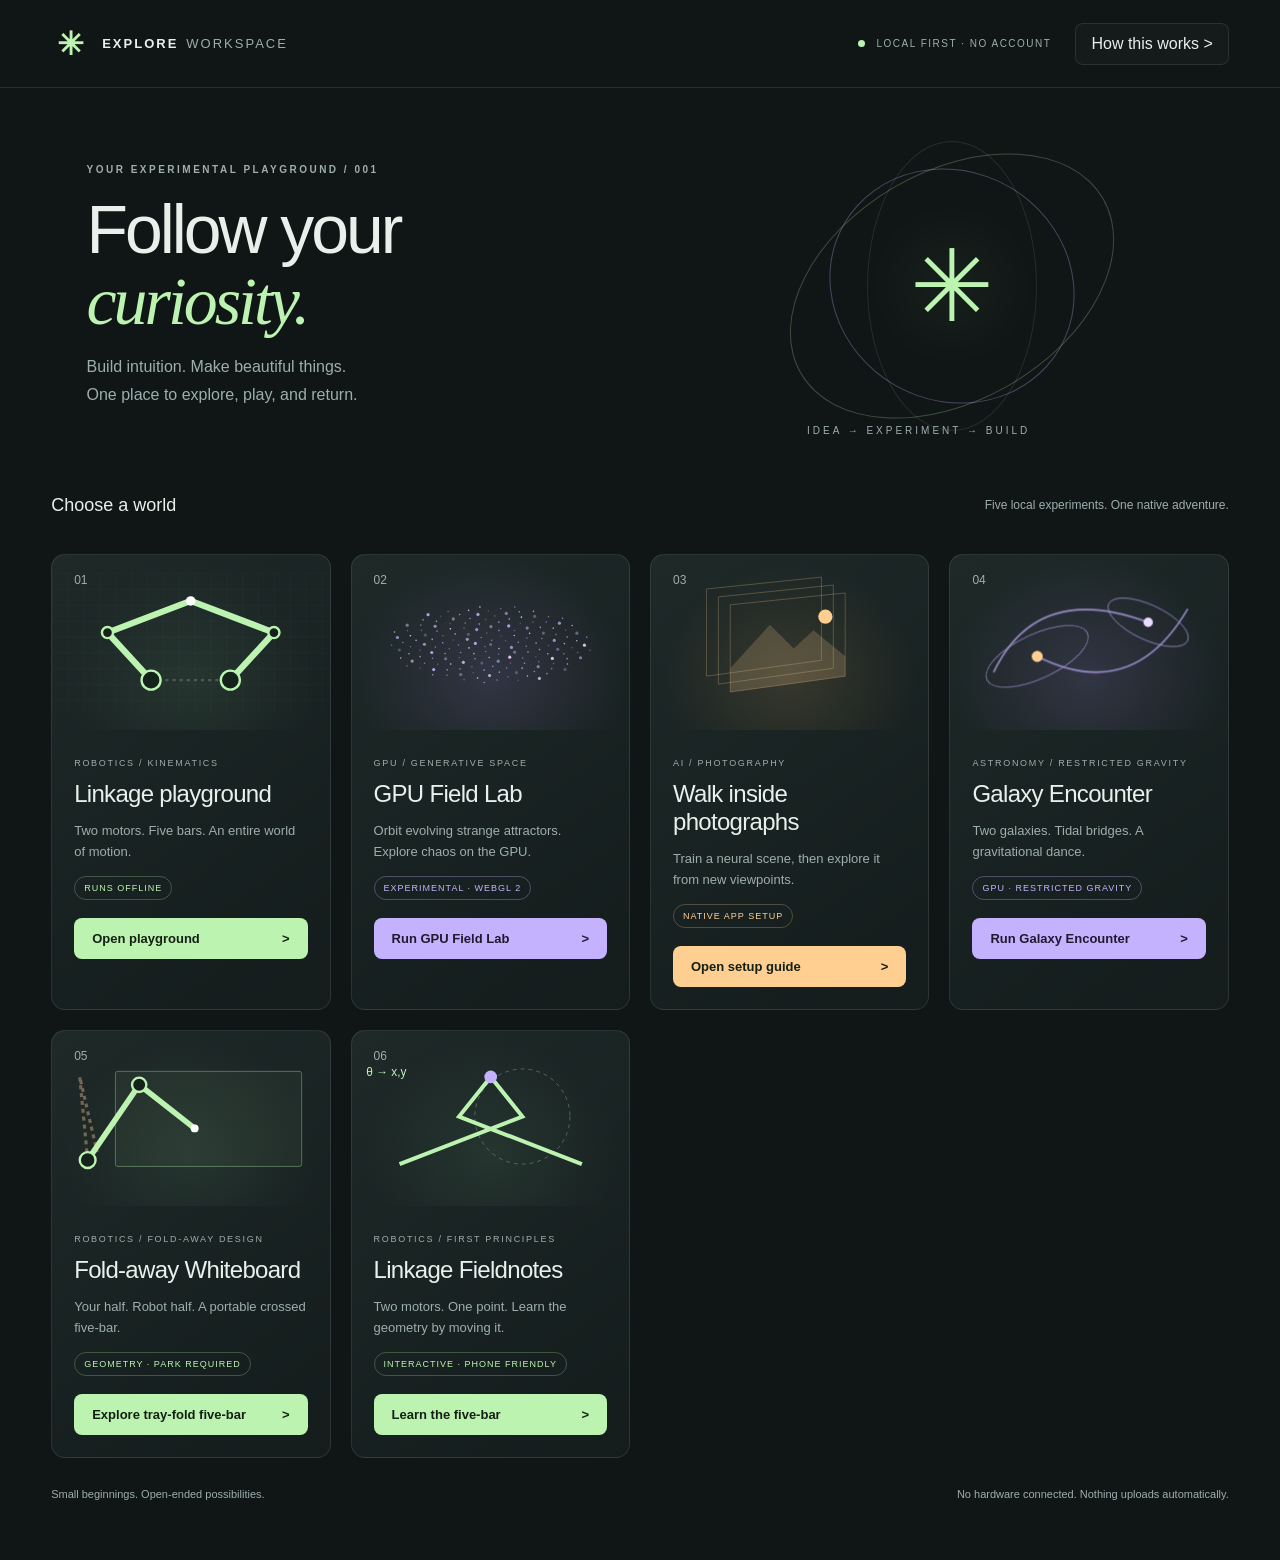
==== commit f1fb79fd: "Add visual first-principles five-bar learning module [skip ci]" ====
--- a/index.html
+++ b/index.html
@@ -1,7 +1,7 @@
 <!doctype html><html lang="en"><head><meta charset="utf-8"><meta name="viewport" content="width=device-width,initial-scale=1"><meta name="color-scheme" content="dark"><title>Explore Workspace</title><link rel="stylesheet" href="style.css"></head><body>
 <header><button class="brand" id="homeButton" aria-label="Explore Workspace home"><span class="brand-mark">✳</span> EXPLORE<span class="brand-light">WORKSPACE</span></button><span class="local-tag"><i></i> LOCAL FIRST · NO ACCOUNT</span><button id="helpButton" class="quiet">How this works ></button></header>
 <main>
-<section id="home" class="view active"><div class="hero"><div><p class="eyebrow">YOUR EXPERIMENTAL PLAYGROUND / 001</p><h1>Follow your<br><em>curiosity.</em></h1><p class="intro">Build intuition. Make beautiful things.<br>One place to explore, play, and return.</p></div><div class="hero-orbit" aria-hidden="true"><div class="orbit o1"></div><div class="orbit o2"></div><div class="orbit o3"></div><div class="orb">✳</div><span class="orbit-note">IDEA → EXPERIMENT → BUILD</span></div></div><div class="section-line"><h2>Choose a world</h2><span>Four local experiments. One native adventure.</span></div><div id="projectCards" class="cards"></div><div class="home-bottom"><span>Small beginnings. Open-ended possibilities.</span><span>No hardware connected. Nothing uploads automatically.</span></div></section>
+<section id="home" class="view active"><div class="hero"><div><p class="eyebrow">YOUR EXPERIMENTAL PLAYGROUND / 001</p><h1>Follow your<br><em>curiosity.</em></h1><p class="intro">Build intuition. Make beautiful things.<br>One place to explore, play, and return.</p></div><div class="hero-orbit" aria-hidden="true"><div class="orbit o1"></div><div class="orbit o2"></div><div class="orbit o3"></div><div class="orb">✳</div><span class="orbit-note">IDEA → EXPERIMENT → BUILD</span></div></div><div class="section-line"><h2>Choose a world</h2><span>Five local experiments. One native adventure.</span></div><div id="projectCards" class="cards"></div><div class="home-bottom"><span>Small beginnings. Open-ended possibilities.</span><span>No hardware connected. Nothing uploads automatically.</span></div></section>
 <section id="linkage" class="view"><div class="project-head"><div><p class="eyebrow">01 / ROBOTICS</p><h1>Make motion <em>visible.</em></h1></div><button class="quiet back">← All experiments</button></div><div class="lab"><div class="stage-wrap"><canvas id="linkCanvas" aria-label="Interactive five-bar linkage. Drag the target, or use X and Y controls below." tabindex="0"></canvas><div class="stage-badge">FIVE-BAR / PLAN VIEW · CANVAS 2D</div><div class="stage-bottom"><span id="linkStatus" role="status">Ready</span><span id="fps">— FPS</span></div></div><aside><div class="panel-heading"><span class="dot mint"></span><h2>Mechanism studio</h2></div><p class="sub">Two base steppers. Passive elbows and tool joint. Local line-art drawing, from vectors to ideal motor steps.</p>
 <div class="drawing-controls"><label>Artwork<select id="artDemo"><option value="robot">Robot face · separate strokes</option><option value="flower">Six-petal rosette</option><option value="infinity">Infinity curve</option></select></label><div class="button-row"><button id="loadDemo" class="quiet">Load demo</button><label class="file-button quiet">Import SVG<input id="svgFile" type="file" accept=".svg,image/svg+xml"></label></div><p id="artName" class="fine">Robot face · 5 strokes</p><details><summary>Paste SVG / supported artwork</summary><p>Plain SVG paths (curves and arcs), lines, polylines, polygons, rectangles, circles and ellipses. Group transforms supported. Shapes are traced as outlines; fills are not hatched. No photos, text, CSS, external references or effects. 1 MiB, 400 shapes, 24,000 points maximum. Nothing uploads.</p><textarea id="svgText" rows="4" aria-label="SVG source" placeholder="Paste plain SVG here"></textarea><button id="parseSVG" class="quiet">Use pasted SVG</button></details>
 <div class="xy"><label>Artwork span / mm<input id="artSize" type="number" min="10" max="200" value="80" step="5"></label><label>Center Y / mm<input id="artY" type="number" min="20" max="300" value="150" step="5"></label></div><label>Center X / mm<input id="artX" type="number" min="-200" max="200" value="0" step="5"></label><label class="check"><input id="routeOrder" type="checkbox" checked> Shorten pen-up travel (may reverse strokes)</label><label>Microsteps / full step<select id="microsteps"><option value="1">1 · full steps</option><option value="8">8</option><option value="16" selected>16 · illustrative</option><option value="32">32</option></select></label><label>Playback feed <output id="feedOut">25 mm/s</output><input id="drawFeed" type="range" min="5" max="80" step="5" value="25"></label><label class="check"><input id="parkAfter" type="checkbox"> Preview compact park after drawing</label><button id="prepareDraw" class="quiet wide">Fit &amp; check whole path</button><div class="button-row"><button id="playDraw" class="primary" disabled>Draw artwork</button><button id="rewindDraw" class="quiet">Rewind</button></div><button id="parkNow" class="quiet wide">Preview compact park only</button><progress id="drawProgress" value="0" max="1" aria-label="Drawing progress"></progress><p id="drawMessage" class="notice" role="status">Choose artwork, then fit and check.</p><div class="readouts"><div><span>M1 STEP TARGET*</span><strong id="leftSteps">—</strong><small id="leftCommandAngle">—</small></div><div><span>M2 STEP TARGET*</span><strong id="rightSteps">—</strong><small id="rightCommandAngle">—</small></div><div><span>TIP ROUNDING ERROR</span><strong id="stepError">—</strong></div><div><span>VIRTUAL PEN</span><strong id="penState">UP</strong></div></div><p class="fine">*Absolute simulated microstep indices from +X, 400 full steps/revolution. Not homed positions, encoder readings or machine instructions. Pen-up requires a separate physical lift actuator. Feed is animation speed, not a torque/speed guarantee.</p></div><details class="geometry-settings"><summary>Mechanism &amp; manual exploration</summary><div class="button-row"><button id="playLink" class="primary">▶ Trace a path</button><button id="resetLink" class="quiet">Reset</button></div><label>Base spacing <output id="baseOut">100 mm</output><input id="base" type="range" min="40" max="200" value="100" step="5"></label><label>Motor link <output id="upperOut">100 mm</output><input id="upper" type="range" min="50" max="180" value="100" step="5"></label><label>Tool link <output id="lowerOut">140 mm</output><input id="lower" type="range" min="60" max="200" value="140" step="5"></label><label>Assembly branch<select id="branch"><option value="1,-1">Elbows outward</option><option value="-1,1">Elbows inward</option><option value="1,1">Both + branches</option><option value="-1,-1">Both − branches</option></select></label><div class="xy"><label>Target X / mm<input type="number" id="targetX" min="-350" max="350" step="1" value="0"></label><label>Target Y / mm<input type="number" id="targetY" min="-100" max="350" step="1" value="160"></label></div><label class="check"><input type="checkbox" id="showWorkspace" checked> Reachable region (view clipped)</label><div class="readouts"><div><span>LEFT MOTOR</span><strong id="leftAngle">—</strong></div><div><span>RIGHT MOTOR</span><strong id="rightAngle">—</strong></div><div><span>GEOMETRY MARGIN*</span><strong id="margin">—</strong></div><div><span>CLOSURE ERROR</span><strong id="residual">—</strong></div></div><p class="fine">*Minimum absolute sine of joint/closure angles: approaches zero near a singularity. Not a force or safety rating.</p><details><summary>From screen to a real mechanism</summary><p>Exact ideal-link geometry only. No gravity, inertia, motor torque, finite-width swept collisions or hardware commands. Compact park is a sampled low-profile plan-view pose, not an exact collinear fold or proof of physical clearance. Centerlines can cross; red warnings identify strict crossings, not all finite-width collisions.</p><p>17ME15-1504S reference: 0.9° full steps, 1.5 A/phase, 0.30 N·m holding torque. Microsteps do not guarantee positioning accuracy. TMC2209 carrier, supply and cooling still need checking.</p><p>Base pivots remain fixed. A branch change selects another assembly, not a physically safe transition. The shaded region is geometrically reachable; it is not a collision-free operating envelope.</p></details></details></aside></div><p class="below">Try this: make the base wider. Which parts of the workspace disappear? Then move the tip near a boundary and watch the geometry margin.</p></section>
@@ -11,3 +11,4 @@
 <section id="photos" class="view"><div class="project-head"><div><p class="eyebrow">03 / NEURAL SCENES</p><h1>Step into <em>a photograph.</em></h1></div><button class="quiet back">← All experiments</button></div><div class="photo-layout"><div class="photo-art"><div class="photo-window"><span>PHOTO → NEURAL SCENE</span><div class="photo-grid"></div><strong>A new viewpoint<br>on something familiar.</strong></div><p>Illustration, not a reconstructed scene.</p></div><article class="guide"><span class="pill amber">SEPARATE NATIVE APP · SETUP REQUIRED</span><h2>Your first scene, today</h2><p>NVIDIA instant-ngp can reconstruct a viewable neural scene from photographs. Its official repository links a Windows binary for RTX 3000 / 4000 cards.</p><ol><li><strong>Get the official Windows package.</strong><br>Follow the RTX 3000 / 4000 release link in the repository below. Read the license before downloading.</li><li><strong>Extract the ZIP and launch instant-ngp.exe.</strong><br>This workspace does not download, install or execute it for you. Do not bypass Windows security warnings.</li><li><strong>Use the supplied NeRF fox dataset first.</strong><br>Drag the extracted data/nerf/fox folder into the instant-ngp window. Watch training begin, then orbit the scene. This sample needs no Python, COLMAP or personal photos.</li><li><strong>Then capture your own stationary object.</strong><br>Use overlapping photos from many viewpoints. A personal dataset also needs camera-pose preparation, usually via COLMAP; it is not simply an arbitrary photo folder.</li></ol><a class="primary link-button" href="https://github.com/NVlabs/instant-ngp/releases/download/continuous/Instant-NGP-for-RTX-3000-and-4000.zip" target="_blank" rel="noopener noreferrer">Download official RTX 3000 / 4000 ZIP ></a><a class="text-link" href="https://github.com/NVlabs/instant-ngp#nerf-fox" target="_blank" rel="noopener noreferrer">Official fox scene guide ></a><a class="text-link" href="https://github.com/NVlabs/instant-ngp/blob/master/LICENSE.txt" target="_blank" rel="noopener noreferrer">Review NVIDIA license ></a><div class="notice">Research/evaluation, noncommercial license. Neural view synthesis is not a dimensionally verified CAD scan. Personal photos stay out of this workspace; it has no upload feature.</div><p class="fine">The native app is separate from this browser page. Windows launch, driver compatibility and training performance have not been tested on your computer.</p></article></div></section>
 </main><dialog id="help"><button id="closeHelp" class="quiet">Close ×</button><h2>A home for experiments.</h2><p>Extract this package, then double-click index.html. The linkage and particle experiments run locally without installation. Chrome or Edge with hardware acceleration is recommended.</p><p>Use Home to switch projects. Leaving an experiment pauses it. Nothing connects to motors, uploads photos or launches native programs.</p><p>START.cmd is an optional loopback-only Python web server if your browser requires HTTP. Close its terminal to stop it. More details are in README.md.</p></dialog>
 <script src="js/kinematics.js"></script><script src="js/drawing.js"></script><script src="js/projects.js"></script><script src="js/app.js"></script><script src="js/drawing-ui.js"></script></body></html>
+
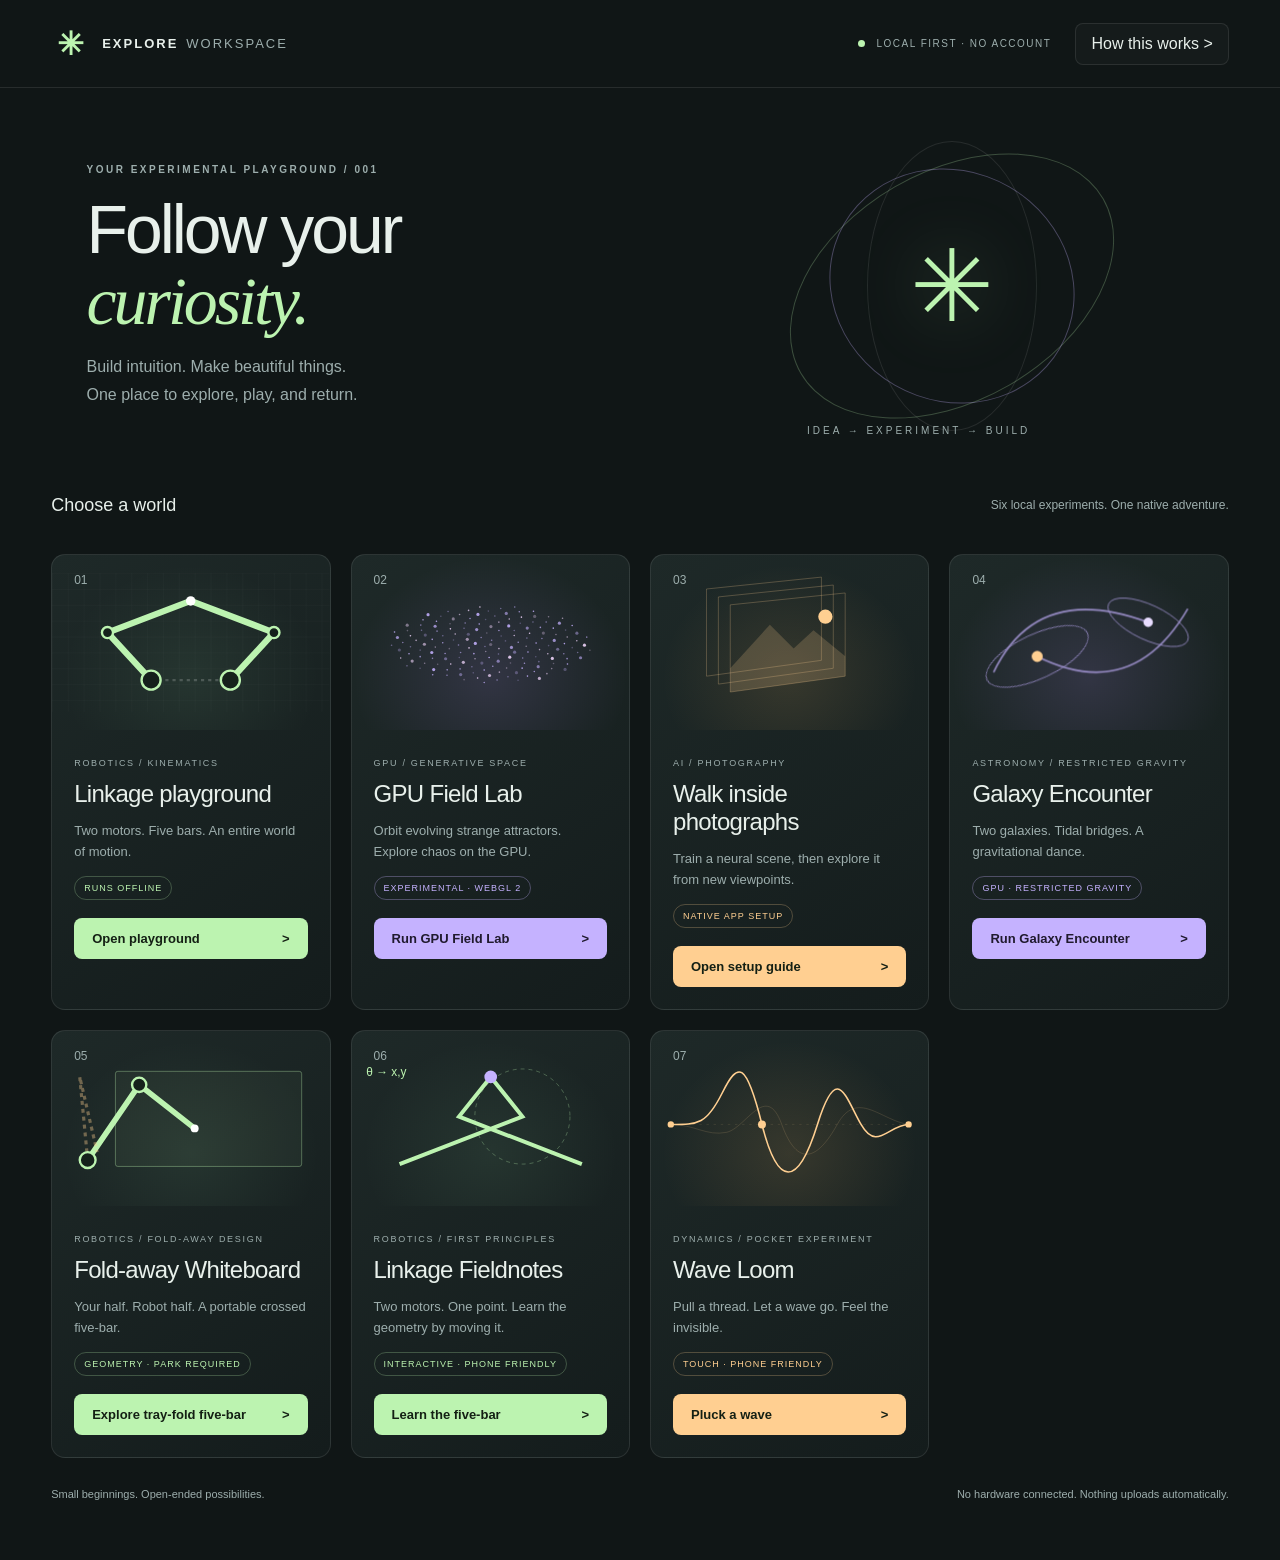
==== commit 56aa847b: "Add phone-first Wave Loom with hands-on wave mechanics [skip ci]" ====
--- a/index.html
+++ b/index.html
@@ -1,7 +1,7 @@
 <!doctype html><html lang="en"><head><meta charset="utf-8"><meta name="viewport" content="width=device-width,initial-scale=1"><meta name="color-scheme" content="dark"><title>Explore Workspace</title><link rel="stylesheet" href="style.css"></head><body>
 <header><button class="brand" id="homeButton" aria-label="Explore Workspace home"><span class="brand-mark">✳</span> EXPLORE<span class="brand-light">WORKSPACE</span></button><span class="local-tag"><i></i> LOCAL FIRST · NO ACCOUNT</span><button id="helpButton" class="quiet">How this works ></button></header>
 <main>
-<section id="home" class="view active"><div class="hero"><div><p class="eyebrow">YOUR EXPERIMENTAL PLAYGROUND / 001</p><h1>Follow your<br><em>curiosity.</em></h1><p class="intro">Build intuition. Make beautiful things.<br>One place to explore, play, and return.</p></div><div class="hero-orbit" aria-hidden="true"><div class="orbit o1"></div><div class="orbit o2"></div><div class="orbit o3"></div><div class="orb">✳</div><span class="orbit-note">IDEA → EXPERIMENT → BUILD</span></div></div><div class="section-line"><h2>Choose a world</h2><span>Five local experiments. One native adventure.</span></div><div id="projectCards" class="cards"></div><div class="home-bottom"><span>Small beginnings. Open-ended possibilities.</span><span>No hardware connected. Nothing uploads automatically.</span></div></section>
+<section id="home" class="view active"><div class="hero"><div><p class="eyebrow">YOUR EXPERIMENTAL PLAYGROUND / 001</p><h1>Follow your<br><em>curiosity.</em></h1><p class="intro">Build intuition. Make beautiful things.<br>One place to explore, play, and return.</p></div><div class="hero-orbit" aria-hidden="true"><div class="orbit o1"></div><div class="orbit o2"></div><div class="orbit o3"></div><div class="orb">✳</div><span class="orbit-note">IDEA → EXPERIMENT → BUILD</span></div></div><div class="section-line"><h2>Choose a world</h2><span>Six local experiments. One native adventure.</span></div><div id="projectCards" class="cards"></div><div class="home-bottom"><span>Small beginnings. Open-ended possibilities.</span><span>No hardware connected. Nothing uploads automatically.</span></div></section>
 <section id="linkage" class="view"><div class="project-head"><div><p class="eyebrow">01 / ROBOTICS</p><h1>Make motion <em>visible.</em></h1></div><button class="quiet back">← All experiments</button></div><div class="lab"><div class="stage-wrap"><canvas id="linkCanvas" aria-label="Interactive five-bar linkage. Drag the target, or use X and Y controls below." tabindex="0"></canvas><div class="stage-badge">FIVE-BAR / PLAN VIEW · CANVAS 2D</div><div class="stage-bottom"><span id="linkStatus" role="status">Ready</span><span id="fps">— FPS</span></div></div><aside><div class="panel-heading"><span class="dot mint"></span><h2>Mechanism studio</h2></div><p class="sub">Two base steppers. Passive elbows and tool joint. Local line-art drawing, from vectors to ideal motor steps.</p>
 <div class="drawing-controls"><label>Artwork<select id="artDemo"><option value="robot">Robot face · separate strokes</option><option value="flower">Six-petal rosette</option><option value="infinity">Infinity curve</option></select></label><div class="button-row"><button id="loadDemo" class="quiet">Load demo</button><label class="file-button quiet">Import SVG<input id="svgFile" type="file" accept=".svg,image/svg+xml"></label></div><p id="artName" class="fine">Robot face · 5 strokes</p><details><summary>Paste SVG / supported artwork</summary><p>Plain SVG paths (curves and arcs), lines, polylines, polygons, rectangles, circles and ellipses. Group transforms supported. Shapes are traced as outlines; fills are not hatched. No photos, text, CSS, external references or effects. 1 MiB, 400 shapes, 24,000 points maximum. Nothing uploads.</p><textarea id="svgText" rows="4" aria-label="SVG source" placeholder="Paste plain SVG here"></textarea><button id="parseSVG" class="quiet">Use pasted SVG</button></details>
 <div class="xy"><label>Artwork span / mm<input id="artSize" type="number" min="10" max="200" value="80" step="5"></label><label>Center Y / mm<input id="artY" type="number" min="20" max="300" value="150" step="5"></label></div><label>Center X / mm<input id="artX" type="number" min="-200" max="200" value="0" step="5"></label><label class="check"><input id="routeOrder" type="checkbox" checked> Shorten pen-up travel (may reverse strokes)</label><label>Microsteps / full step<select id="microsteps"><option value="1">1 · full steps</option><option value="8">8</option><option value="16" selected>16 · illustrative</option><option value="32">32</option></select></label><label>Playback feed <output id="feedOut">25 mm/s</output><input id="drawFeed" type="range" min="5" max="80" step="5" value="25"></label><label class="check"><input id="parkAfter" type="checkbox"> Preview compact park after drawing</label><button id="prepareDraw" class="quiet wide">Fit &amp; check whole path</button><div class="button-row"><button id="playDraw" class="primary" disabled>Draw artwork</button><button id="rewindDraw" class="quiet">Rewind</button></div><button id="parkNow" class="quiet wide">Preview compact park only</button><progress id="drawProgress" value="0" max="1" aria-label="Drawing progress"></progress><p id="drawMessage" class="notice" role="status">Choose artwork, then fit and check.</p><div class="readouts"><div><span>M1 STEP TARGET*</span><strong id="leftSteps">—</strong><small id="leftCommandAngle">—</small></div><div><span>M2 STEP TARGET*</span><strong id="rightSteps">—</strong><small id="rightCommandAngle">—</small></div><div><span>TIP ROUNDING ERROR</span><strong id="stepError">—</strong></div><div><span>VIRTUAL PEN</span><strong id="penState">UP</strong></div></div><p class="fine">*Absolute simulated microstep indices from +X, 400 full steps/revolution. Not homed positions, encoder readings or machine instructions. Pen-up requires a separate physical lift actuator. Feed is animation speed, not a torque/speed guarantee.</p></div><details class="geometry-settings"><summary>Mechanism &amp; manual exploration</summary><div class="button-row"><button id="playLink" class="primary">▶ Trace a path</button><button id="resetLink" class="quiet">Reset</button></div><label>Base spacing <output id="baseOut">100 mm</output><input id="base" type="range" min="40" max="200" value="100" step="5"></label><label>Motor link <output id="upperOut">100 mm</output><input id="upper" type="range" min="50" max="180" value="100" step="5"></label><label>Tool link <output id="lowerOut">140 mm</output><input id="lower" type="range" min="60" max="200" value="140" step="5"></label><label>Assembly branch<select id="branch"><option value="1,-1">Elbows outward</option><option value="-1,1">Elbows inward</option><option value="1,1">Both + branches</option><option value="-1,-1">Both − branches</option></select></label><div class="xy"><label>Target X / mm<input type="number" id="targetX" min="-350" max="350" step="1" value="0"></label><label>Target Y / mm<input type="number" id="targetY" min="-100" max="350" step="1" value="160"></label></div><label class="check"><input type="checkbox" id="showWorkspace" checked> Reachable region (view clipped)</label><div class="readouts"><div><span>LEFT MOTOR</span><strong id="leftAngle">—</strong></div><div><span>RIGHT MOTOR</span><strong id="rightAngle">—</strong></div><div><span>GEOMETRY MARGIN*</span><strong id="margin">—</strong></div><div><span>CLOSURE ERROR</span><strong id="residual">—</strong></div></div><p class="fine">*Minimum absolute sine of joint/closure angles: approaches zero near a singularity. Not a force or safety rating.</p><details><summary>From screen to a real mechanism</summary><p>Exact ideal-link geometry only. No gravity, inertia, motor torque, finite-width swept collisions or hardware commands. Compact park is a sampled low-profile plan-view pose, not an exact collinear fold or proof of physical clearance. Centerlines can cross; red warnings identify strict crossings, not all finite-width collisions.</p><p>17ME15-1504S reference: 0.9° full steps, 1.5 A/phase, 0.30 N·m holding torque. Microsteps do not guarantee positioning accuracy. TMC2209 carrier, supply and cooling still need checking.</p><p>Base pivots remain fixed. A branch change selects another assembly, not a physically safe transition. The shaded region is geometrically reachable; it is not a collision-free operating envelope.</p></details></details></aside></div><p class="below">Try this: make the base wider. Which parts of the workspace disappear? Then move the tip near a boundary and watch the geometry margin.</p></section>
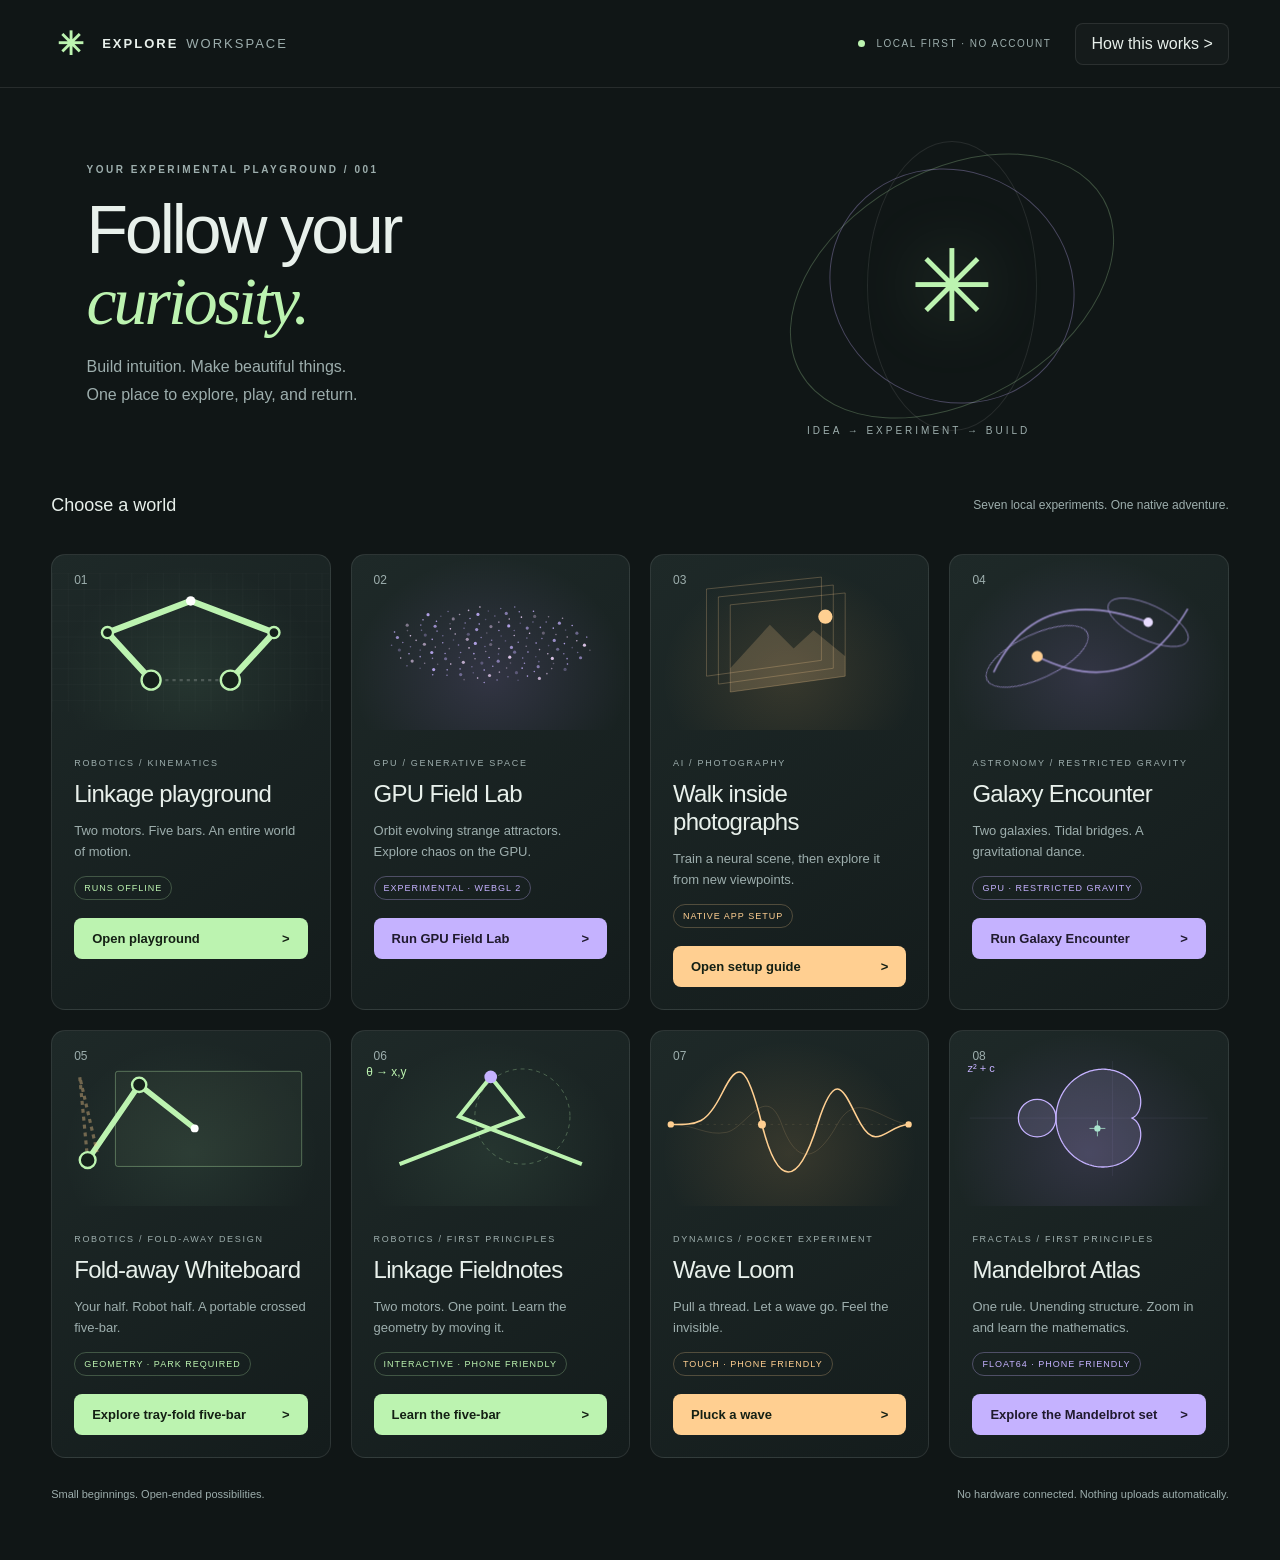
==== commit e0f2d952: "Add Mandelbrot Atlas with Julia controls and first-principles lessons [skip ci]" ====
--- a/index.html
+++ b/index.html
@@ -1,7 +1,7 @@
 <!doctype html><html lang="en"><head><meta charset="utf-8"><meta name="viewport" content="width=device-width,initial-scale=1"><meta name="color-scheme" content="dark"><title>Explore Workspace</title><link rel="stylesheet" href="style.css"></head><body>
 <header><button class="brand" id="homeButton" aria-label="Explore Workspace home"><span class="brand-mark">✳</span> EXPLORE<span class="brand-light">WORKSPACE</span></button><span class="local-tag"><i></i> LOCAL FIRST · NO ACCOUNT</span><button id="helpButton" class="quiet">How this works ></button></header>
 <main>
-<section id="home" class="view active"><div class="hero"><div><p class="eyebrow">YOUR EXPERIMENTAL PLAYGROUND / 001</p><h1>Follow your<br><em>curiosity.</em></h1><p class="intro">Build intuition. Make beautiful things.<br>One place to explore, play, and return.</p></div><div class="hero-orbit" aria-hidden="true"><div class="orbit o1"></div><div class="orbit o2"></div><div class="orbit o3"></div><div class="orb">✳</div><span class="orbit-note">IDEA → EXPERIMENT → BUILD</span></div></div><div class="section-line"><h2>Choose a world</h2><span>Six local experiments. One native adventure.</span></div><div id="projectCards" class="cards"></div><div class="home-bottom"><span>Small beginnings. Open-ended possibilities.</span><span>No hardware connected. Nothing uploads automatically.</span></div></section>
+<section id="home" class="view active"><div class="hero"><div><p class="eyebrow">YOUR EXPERIMENTAL PLAYGROUND / 001</p><h1>Follow your<br><em>curiosity.</em></h1><p class="intro">Build intuition. Make beautiful things.<br>One place to explore, play, and return.</p></div><div class="hero-orbit" aria-hidden="true"><div class="orbit o1"></div><div class="orbit o2"></div><div class="orbit o3"></div><div class="orb">✳</div><span class="orbit-note">IDEA → EXPERIMENT → BUILD</span></div></div><div class="section-line"><h2>Choose a world</h2><span>Seven local experiments. One native adventure.</span></div><div id="projectCards" class="cards"></div><div class="home-bottom"><span>Small beginnings. Open-ended possibilities.</span><span>No hardware connected. Nothing uploads automatically.</span></div></section>
 <section id="linkage" class="view"><div class="project-head"><div><p class="eyebrow">01 / ROBOTICS</p><h1>Make motion <em>visible.</em></h1></div><button class="quiet back">← All experiments</button></div><div class="lab"><div class="stage-wrap"><canvas id="linkCanvas" aria-label="Interactive five-bar linkage. Drag the target, or use X and Y controls below." tabindex="0"></canvas><div class="stage-badge">FIVE-BAR / PLAN VIEW · CANVAS 2D</div><div class="stage-bottom"><span id="linkStatus" role="status">Ready</span><span id="fps">— FPS</span></div></div><aside><div class="panel-heading"><span class="dot mint"></span><h2>Mechanism studio</h2></div><p class="sub">Two base steppers. Passive elbows and tool joint. Local line-art drawing, from vectors to ideal motor steps.</p>
 <div class="drawing-controls"><label>Artwork<select id="artDemo"><option value="robot">Robot face · separate strokes</option><option value="flower">Six-petal rosette</option><option value="infinity">Infinity curve</option></select></label><div class="button-row"><button id="loadDemo" class="quiet">Load demo</button><label class="file-button quiet">Import SVG<input id="svgFile" type="file" accept=".svg,image/svg+xml"></label></div><p id="artName" class="fine">Robot face · 5 strokes</p><details><summary>Paste SVG / supported artwork</summary><p>Plain SVG paths (curves and arcs), lines, polylines, polygons, rectangles, circles and ellipses. Group transforms supported. Shapes are traced as outlines; fills are not hatched. No photos, text, CSS, external references or effects. 1 MiB, 400 shapes, 24,000 points maximum. Nothing uploads.</p><textarea id="svgText" rows="4" aria-label="SVG source" placeholder="Paste plain SVG here"></textarea><button id="parseSVG" class="quiet">Use pasted SVG</button></details>
 <div class="xy"><label>Artwork span / mm<input id="artSize" type="number" min="10" max="200" value="80" step="5"></label><label>Center Y / mm<input id="artY" type="number" min="20" max="300" value="150" step="5"></label></div><label>Center X / mm<input id="artX" type="number" min="-200" max="200" value="0" step="5"></label><label class="check"><input id="routeOrder" type="checkbox" checked> Shorten pen-up travel (may reverse strokes)</label><label>Microsteps / full step<select id="microsteps"><option value="1">1 · full steps</option><option value="8">8</option><option value="16" selected>16 · illustrative</option><option value="32">32</option></select></label><label>Playback feed <output id="feedOut">25 mm/s</output><input id="drawFeed" type="range" min="5" max="80" step="5" value="25"></label><label class="check"><input id="parkAfter" type="checkbox"> Preview compact park after drawing</label><button id="prepareDraw" class="quiet wide">Fit &amp; check whole path</button><div class="button-row"><button id="playDraw" class="primary" disabled>Draw artwork</button><button id="rewindDraw" class="quiet">Rewind</button></div><button id="parkNow" class="quiet wide">Preview compact park only</button><progress id="drawProgress" value="0" max="1" aria-label="Drawing progress"></progress><p id="drawMessage" class="notice" role="status">Choose artwork, then fit and check.</p><div class="readouts"><div><span>M1 STEP TARGET*</span><strong id="leftSteps">—</strong><small id="leftCommandAngle">—</small></div><div><span>M2 STEP TARGET*</span><strong id="rightSteps">—</strong><small id="rightCommandAngle">—</small></div><div><span>TIP ROUNDING ERROR</span><strong id="stepError">—</strong></div><div><span>VIRTUAL PEN</span><strong id="penState">UP</strong></div></div><p class="fine">*Absolute simulated microstep indices from +X, 400 full steps/revolution. Not homed positions, encoder readings or machine instructions. Pen-up requires a separate physical lift actuator. Feed is animation speed, not a torque/speed guarantee.</p></div><details class="geometry-settings"><summary>Mechanism &amp; manual exploration</summary><div class="button-row"><button id="playLink" class="primary">▶ Trace a path</button><button id="resetLink" class="quiet">Reset</button></div><label>Base spacing <output id="baseOut">100 mm</output><input id="base" type="range" min="40" max="200" value="100" step="5"></label><label>Motor link <output id="upperOut">100 mm</output><input id="upper" type="range" min="50" max="180" value="100" step="5"></label><label>Tool link <output id="lowerOut">140 mm</output><input id="lower" type="range" min="60" max="200" value="140" step="5"></label><label>Assembly branch<select id="branch"><option value="1,-1">Elbows outward</option><option value="-1,1">Elbows inward</option><option value="1,1">Both + branches</option><option value="-1,-1">Both − branches</option></select></label><div class="xy"><label>Target X / mm<input type="number" id="targetX" min="-350" max="350" step="1" value="0"></label><label>Target Y / mm<input type="number" id="targetY" min="-100" max="350" step="1" value="160"></label></div><label class="check"><input type="checkbox" id="showWorkspace" checked> Reachable region (view clipped)</label><div class="readouts"><div><span>LEFT MOTOR</span><strong id="leftAngle">—</strong></div><div><span>RIGHT MOTOR</span><strong id="rightAngle">—</strong></div><div><span>GEOMETRY MARGIN*</span><strong id="margin">—</strong></div><div><span>CLOSURE ERROR</span><strong id="residual">—</strong></div></div><p class="fine">*Minimum absolute sine of joint/closure angles: approaches zero near a singularity. Not a force or safety rating.</p><details><summary>From screen to a real mechanism</summary><p>Exact ideal-link geometry only. No gravity, inertia, motor torque, finite-width swept collisions or hardware commands. Compact park is a sampled low-profile plan-view pose, not an exact collinear fold or proof of physical clearance. Centerlines can cross; red warnings identify strict crossings, not all finite-width collisions.</p><p>17ME15-1504S reference: 0.9° full steps, 1.5 A/phase, 0.30 N·m holding torque. Microsteps do not guarantee positioning accuracy. TMC2209 carrier, supply and cooling still need checking.</p><p>Base pivots remain fixed. A branch change selects another assembly, not a physically safe transition. The shaded region is geometrically reachable; it is not a collision-free operating envelope.</p></details></details></aside></div><p class="below">Try this: make the base wider. Which parts of the workspace disappear? Then move the tip near a boundary and watch the geometry margin.</p></section>
